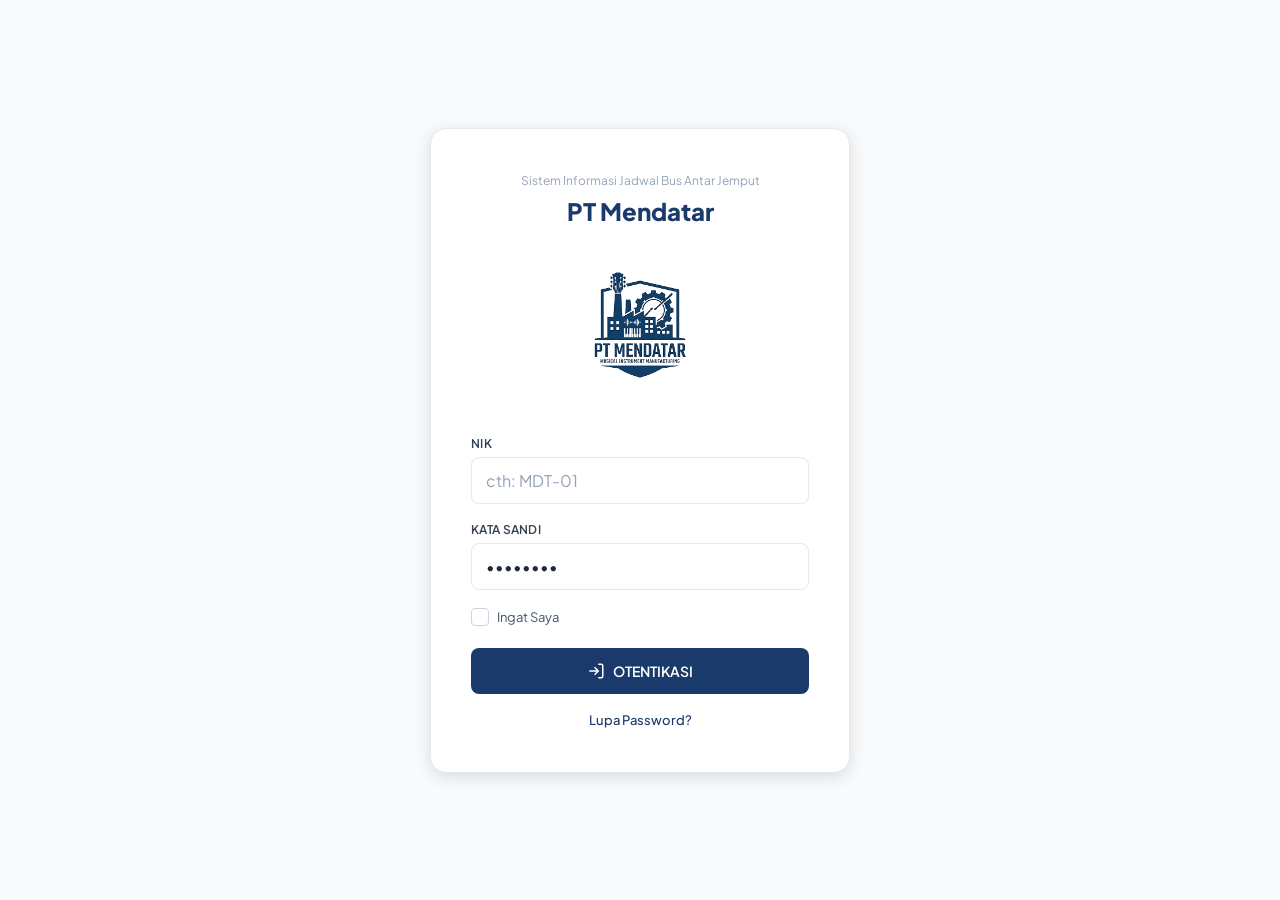
==== index.html @ 249cf936 "release" ====
<!DOCTYPE html>
<html lang="id">

<head>
  <meta charset="UTF-8">
  <meta name="viewport" content="width=device-width, initial-scale=1.0, maximum-scale=1.0, user-scalable=no">
  <title>Mendatar — Sistem Jadwal Bus</title>
  <meta name="description" content="Sistem Informasi Jadwal Bus Antar Jemput PT Mendatar">
  <link rel="stylesheet" href="style.css">
</head>

<body>

  <!-- ═══ PAGE: LOGIN (Screenshot 1) ═══ -->
  <div id="page-login" class="page-full active">
    <div class="login-page" style="flex:1">
      <div class="login-card">
        <div class="login-header">
          <div class="login-sys-label">Sistem Informasi Jadwal Bus Antar Jemput</div>
          <div class="login-brand">PT Mendatar</div>
          <div class="logo-emblem">
            <img src="src/asset/logo.png" alt="Logo PT Mendatar">
          </div>
        </div>
        <div class="form-group">
          <label class="form-label">NIK</label>
          <input type="text" class="form-input" placeholder="cth: MDT-01">
        </div>
        <div class="form-group">
          <label class="form-label">KATA SANDI</label>
          <input type="password" class="form-input" value="password">
        </div>
        <div class="remember-row" onclick="toggleRemember(this.querySelector('.remember-check'))">
          <div class="remember-check"></div>
          <span>Ingat Saya</span>
        </div>
        <button class="btn-primary" onclick="showPage('dashboard')">
          <svg width="18" height="18" viewBox="0 0 24 24" fill="none" stroke="currentColor" stroke-width="2">
            <path d="M15 3h4a2 2 0 0 1 2 2v14a2 2 0 0 1-2 2h-4M10 17l5-5-5-5M15 12H3" />
          </svg>
          OTENTIKASI
        </button>
        <a href="#" class="forgot-link" onclick="return false">Lupa Password?</a>
      </div>
    </div>
  </div>

  <!-- ═══ MAIN APP ═══ -->
  <div id="page-dashboard" class="page">
    <div class="app-shell">

      <!-- Sidebar -->
      <aside class="sidebar" id="sidebar">
        <div class="sidebar-logo">
          <div class="logo-badge">
            <div class="logo-icon">
              <img src="src/asset/logo.png" alt="Logo" style="width:64px;height:64px;object-fit:contain;">
            </div>
            <div>
              <div class="logo-text">Mendatar</div>
              <div class="logo-sub">Sistem Jadwal Bus</div>
            </div>
          </div>
        </div>
        <div class="sidebar-profile"
          style="border-top:none; border-bottom:1px solid var(--gray-200); padding: 20px; cursor: pointer;"
          onclick="switchTab('profile')">
          <div class="profile-avatar" style="width:44px; height:44px; font-size:15px;">GH</div>
          <div class="profile-info">
            <div class="profile-name" style="font-size:14px;">Gotoh Hitori</div>
            <div class="profile-nik" style="font-size:12px;">NIK: MDT-01</div>
          </div>
        </div>
        <nav class="sidebar-nav">
          <div class="nav-section-label">Menu Utama</div>
          <a class="nav-item active" onclick="switchTab('pusat')"><svg class="icon" viewBox="0 0 24 24" fill="none"
              stroke="currentColor" stroke-width="2">
              <path d="M3 9l9-7 9 7v11a2 2 0 0 1-2 2H5a2 2 0 0 1-2-2z" />
              <polyline points="9 22 9 12 15 12 15 22" />
            </svg>Pusat</a>

          <a class="nav-item" onclick="switchTab('rfid')"><svg class="icon" viewBox="0 0 24 24" fill="none"
              stroke="currentColor" stroke-width="2">
              <rect x="2" y="5" width="20" height="14" rx="3" />
              <line x1="2" y1="10" x2="22" y2="10" />
            </svg>RFID Check-in</a>
          <a class="nav-item" onclick="switchTab('tracking')"><svg class="icon" viewBox="0 0 24 24" fill="none"
              stroke="currentColor" stroke-width="2">
              <circle cx="12" cy="12" r="10" />
              <circle cx="12" cy="12" r="3" />
            </svg>Tracking Bus</a>
          <a class="nav-item" onclick="switchTab('summary')"><svg class="icon" viewBox="0 0 24 24" fill="none"
              stroke="currentColor" stroke-width="2">
              <polyline points="20 6 9 17 4 12" />
            </svg>Histori</a>
          <div class="nav-section-label" style="margin-top:8px">Akun</div>
          <a class="nav-item" onclick="showPage('login')"><svg class="icon" viewBox="0 0 24 24" fill="none"
              stroke="currentColor" stroke-width="2">
              <path d="M9 21H5a2 2 0 0 1-2-2V5a2 2 0 0 1 2-2h4M16 17l5-5-5-5M21 12H9" />
            </svg>Keluar</a>
        </nav>
      </aside>

      <main class="main">
        <!-- Topbar -->
        <div class="topbar">
          <div class="topbar-left">
            <button class="btn-icon hamburger" onclick="toggleSidebar()"><svg width="18" height="18" viewBox="0 0 24 24"
                fill="none" stroke="currentColor" stroke-width="2">
                <line x1="3" y1="6" x2="21" y2="6" />
                <line x1="3" y1="12" x2="21" y2="12" />
                <line x1="3" y1="18" x2="21" y2="18" />
              </svg></button>
            <div>
              <div class="topbar-title" id="topbar-title"
                style="font-size:18px; font-weight:800; color:var(--navy); letter-spacing:-0.5px;">Beranda — Pusat</div>
              <div class="topbar-subtitle" style="display:flex; align-items:center; gap:8px; margin-top:6px;">
                <span
                  style="background:var(--blue-soft); color:var(--blue); padding:3px 10px; border-radius:12px; font-weight:700; font-size:10px; text-transform:uppercase; letter-spacing:0.5px;">Jadwal
                  Normal</span>
                <div
                  style="display:flex; align-items:center; gap:5px; color:var(--gray-500); font-size:12px; font-weight:600;">
                  <svg width="14" height="14" viewBox="0 0 24 24" fill="none" stroke="currentColor" stroke-width="2.5">
                    <rect x="3" y="4" width="18" height="18" rx="2" ry="2" />
                    <line x1="16" y1="2" x2="16" y2="6" />
                    <line x1="8" y1="2" x2="8" y2="6" />
                    <line x1="3" y1="10" x2="21" y2="10" />
                  </svg>
                  <span id="topbar-date">Senin, 19 Mei 2026</span>
                </div>
              </div>
            </div>
          </div>
          <div class="topbar-actions" style="position:relative;">
            <button class="btn-icon" title="Notifikasi" onclick="toggleNotifications()" style="position:relative;">
              <svg width="18" height="18" viewBox="0 0 24 24" fill="none" stroke="currentColor" stroke-width="2">
                <path d="M18 8A6 6 0 0 0 6 8c0 7-3 9-3 9h18s-3-2-3-9M13.73 21a2 2 0 0 1-3.46 0" />
              </svg>
              <div
                style="position:absolute; top:4px; right:4px; width:8px; height:8px; background:#ef4444; border-radius:50%; border:2px solid var(--white);">
              </div>
            </button>

            <!-- Notification Panel -->
            <div id="notif-panel"
              style="display:none; position:absolute; top:48px; right:0; width:340px; background:var(--white); border:1px solid var(--gray-200); border-radius:12px; box-shadow:0 10px 25px rgba(0,0,0,0.1); z-index:100; overflow:hidden;">
              <div
                style="padding:16px; border-bottom:1px solid var(--gray-200); display:flex; justify-content:space-between; align-items:center; background:var(--gray-50);">
                <div style="font-weight:700; font-size:14px; color:var(--navy);">Notifikasi</div>
                <div style="font-size:12px; color:var(--blue); cursor:pointer; font-weight:600;"
                  onclick="this.style.display='none'; document.querySelector('.btn-icon > div').style.display='none';">
                  Tandai Dibaca</div>
              </div>
              <div style="max-height:360px; overflow-y:auto; display:flex; flex-direction:column;">
                <div
                  style="padding:16px; border-bottom:1px solid var(--gray-100); display:flex; gap:12px; cursor:pointer;"
                  onmouseover="this.style.background='var(--gray-50)'"
                  onmouseout="this.style.background='var(--white)'">
                  <div
                    style="width:36px; height:36px; border-radius:50%; background:var(--blue-soft); display:flex; align-items:center; justify-content:center; flex-shrink:0;">
                    <svg width="16" height="16" viewBox="0 0 24 24" fill="none" stroke="var(--blue)" stroke-width="2">
                      <circle cx="12" cy="12" r="10" />
                      <circle cx="12" cy="12" r="3" />
                    </svg>
                  </div>
                  <div>
                    <div style="font-size:13.5px; font-weight:700; color:var(--gray-800); margin-bottom:4px;">Bus Menuju
                      Titik Jemput</div>
                    <div style="font-size:12.5px; color:var(--gray-500); line-height:1.4;">Bus dari Johar (K 3550 KU)
                      sedang menuju ke lokasi Anda.</div>
                    <div style="font-size:11px; color:var(--blue); margin-top:6px; font-weight:700;">Baru saja</div>
                  </div>
                </div>
                <div
                  style="padding:16px; border-bottom:1px solid var(--gray-100); display:flex; gap:12px; cursor:pointer;"
                  onmouseover="this.style.background='var(--gray-50)'"
                  onmouseout="this.style.background='var(--white)'">
                  <div
                    style="width:36px; height:36px; border-radius:50%; background:var(--green-bg); display:flex; align-items:center; justify-content:center; flex-shrink:0;">
                    <svg width="18" height="18" viewBox="0 0 24 24" fill="none" stroke="#16a34a" stroke-width="2.5">
                      <polyline points="20 6 9 17 4 12" />
                    </svg>
                  </div>
                  <div>
                    <div style="font-size:13.5px; font-weight:600; color:var(--gray-800); margin-bottom:4px;">RFID
                      Check-in Berhasil</div>
                    <div style="font-size:12.5px; color:var(--gray-500); line-height:1.4;">Check-in shift 1 Anda pada
                      05:28 WIB berhasil dicatat sistem.</div>
                    <div style="font-size:11px; color:var(--gray-400); margin-top:6px;">2 jam yang lalu</div>
                  </div>
                </div>
                <div style="padding:16px; display:flex; gap:12px; cursor:pointer;"
                  onmouseover="this.style.background='var(--gray-50)'"
                  onmouseout="this.style.background='var(--white)'">
                  <div
                    style="width:36px; height:36px; border-radius:50%; background:#fef2f2; display:flex; align-items:center; justify-content:center; flex-shrink:0;">
                    <svg width="16" height="16" viewBox="0 0 24 24" fill="none" stroke="#ef4444" stroke-width="2">
                      <path
                        d="M10.29 3.86L1.82 18a2 2 0 0 0 1.71 3h16.94a2 2 0 0 0 1.71-3L13.71 3.86a2 2 0 0 0-3.42 0z" />
                      <line x1="12" y1="9" x2="12" y2="13" />
                      <line x1="12" y1="17" x2="12.01" y2="17" />
                    </svg>
                  </div>
                  <div>
                    <div style="font-size:13.5px; font-weight:600; color:var(--gray-800); margin-bottom:4px;">Peringatan
                      Jadwal Geser</div>
                    <div style="font-size:12.5px; color:var(--gray-500); line-height:1.4;">Shift 2 besok akan mundur 15
                      menit karena pengalihan rute.</div>
                    <div style="font-size:11px; color:var(--gray-400); margin-top:6px;">1 hari yang lalu</div>
                  </div>
                </div>
              </div>
            </div>
          </div>
        </div>

        <div class="content">

          <!-- ── TAB: PUSAT (Screenshot 2) ── -->
          <div id="tab-pusat" class="page active">
            <!-- Profile Card like mobile -->
            <div class="profile-card" style="cursor: pointer;" onclick="switchTab('profile')">
              <div class="profile-card-avatar">
                <div
                  style="width:48px;height:48px;border-radius:50%;background:var(--navy);display:flex;align-items:center;justify-content:center;color:#fff;font-weight:700;font-size:16px">
                  GH</div>
              </div>
              <div class="profile-card-info">
                <div class="profile-card-name">Gotoh Hitori</div>
                <div class="profile-card-nik">NIK: MDT-01</div>
              </div>
              <span class="rfid-badge on"><span class="rfid-dot"></span> RFID On</span>
            </div>

            <!-- Detail Shift Info -->
            <div class="shift-info-card"
              style="background:var(--white); border:1.5px solid var(--gray-200); border-radius:16px; padding:20px; color:var(--gray-800); margin-bottom:24px; box-shadow:0 12px 24px rgba(0,0,0,0.04); position:relative; overflow:hidden; max-width:420px;">

              <div
                style="display:flex; justify-content:space-between; align-items:flex-start; position:relative; z-index:2; margin-bottom:16px;">
                <div>
                  <div
                    style="font-size:13px; font-weight:600; color:var(--gray-500); text-transform:uppercase; letter-spacing:1.5px; margin-bottom:6px;">
                    Shift Anda Hari Ini</div>
                  <div
                    style="display:inline-flex; align-items:center; gap:14px; background:var(--green-bg); border:1px solid var(--green-ok); padding:10px 20px; border-radius:12px; box-shadow:0 4px 12px rgba(0,0,0,0.03);">
                    <div style="display:flex; flex-direction:column; line-height:1.2; text-align:left;">
                      <span style="font-size:14px; font-weight:700; color:var(--green-ok); letter-spacing:2px;">SHIFT</span>
                      <span style="font-size:14px; font-weight:700; color:var(--green-ok); letter-spacing:2px;">PAGI</span>
                    </div>
                    <div style="width:2px; height:36px; background:rgba(22,163,74,0.25); border-radius:2px;"></div>
                    <div
                      style="font-size:46px; font-weight:900; color:var(--green-ok); line-height:0.8; letter-spacing:-2px;">
                      1
                    </div>
                  </div>
                  <div
                    style="display:flex; align-items:center; gap:6px; margin-top:10px; font-size:13px; font-weight:500; color:var(--gray-600);">
                    <svg width="14" height="14" viewBox="0 0 24 24" fill="none" stroke="currentColor"
                      stroke-width="2.5">
                      <path d="M21 10c0 7-9 13-9 13s-9-6-9-13a9 9 0 0 1 18 0z" />
                      <circle cx="12" cy="10" r="3" />
                    </svg>
                    Titik Jemput: <span
                      style="color:var(--navy); font-weight:700; background:var(--blue-soft); padding:2px 8px; border-radius:6px; margin-left:2px;">Johar</span>
                  </div>
                </div>
                <div
                  style="width:40px; height:40px; border-radius:12px; background:var(--gray-100); display:flex; align-items:center; justify-content:center;">
                  <svg width="20" height="20" viewBox="0 0 24 24" fill="none" stroke="var(--navy)" stroke-width="2">
                    <circle cx="12" cy="12" r="10" />
                    <polyline points="12 6 12 12 16 14" />
                  </svg>
                </div>
              </div>

              <div
                style="padding-top:16px; position:relative; z-index:2; border-top:1px solid var(--gray-200); display:flex; flex-direction:column; gap:16px;">
                <div style="display:flex; justify-content:space-between; gap:12px;">
                  <div style="flex:1;">
                    <div
                      style="font-size:11px; font-weight:700; color:var(--gray-500); text-transform:uppercase; letter-spacing:0.5px; margin-bottom:4px;">
                      Berangkat</div>
                    <div id="info-berangkat-jam" style="font-size:16px; font-weight:800; color:var(--gray-800);">05:30 WIB</div>
                  </div>
                  <div style="flex:1;">
                    <div
                      style="font-size:11px; font-weight:700; color:var(--gray-500); text-transform:uppercase; letter-spacing:0.5px; margin-bottom:4px;">
                      Pulang</div>
                    <div id="info-pulang-jam" style="font-size:16px; font-weight:800; color:var(--gray-800);">16:15 WIB</div>
                  </div>
                </div>

                <button onclick="switchTab('jadwal')"
                  style="width:100%; background:var(--navy); color:#fff; border:none; padding:12px 16px; border-radius:8px; font-size:13px; font-weight:700; cursor:pointer; display:flex; align-items:center; justify-content:center; gap:8px; box-shadow:0 4px 12px rgba(26,58,107,0.3); transition:transform 0.2s, background-color 0.2s;"
                  onmouseover="this.style.transform='translateY(-2px)'; this.style.backgroundColor='var(--navy-dark)'"
                  onmouseout="this.style.transform='translateY(0)'; this.style.backgroundColor='var(--navy)'">
                  Lihat Rute <svg width="16" height="16" viewBox="0 0 24 24" fill="none" stroke="currentColor"
                    stroke-width="2.5">
                    <line x1="5" y1="12" x2="19" y2="12" />
                    <polyline points="12 5 19 12 12 19" />
                  </svg>
                </button>
              </div>
            </div>

            <div class="controls-wrapper">
              <div class="tab-group" id="schedule-tabs">
                <div class="tab-slider" id="tab-slider"></div>
                <button class="tab-btn active" onclick="toggleSchedule('normal', 0)">
                  <svg width="18" height="18" viewBox="0 0 24 24" fill="none" stroke="currentColor" stroke-width="2.5">
                    <circle cx="12" cy="12" r="5" />
                    <line x1="12" y1="1" x2="12" y2="3" />
                    <line x1="12" y1="21" x2="12" y2="23" />
                    <line x1="4.22" y1="4.22" x2="5.64" y2="5.64" />
                    <line x1="18.36" y1="18.36" x2="19.78" y2="19.78" />
                    <line x1="1" y1="12" x2="3" y2="12" />
                    <line x1="21" y1="12" x2="23" y2="12" />
                    <line x1="4.22" y1="19.78" x2="5.64" y2="18.36" />
                    <line x1="18.36" y1="5.64" x2="19.78" y2="4.22" />
                  </svg>
                  Jadwal Normal
                </button>
                <button class="tab-btn" onclick="toggleSchedule('ramadhan', 1)">
                  <svg width="18" height="18" viewBox="0 0 24 24" fill="none" stroke="currentColor" stroke-width="2.5">
                    <path d="M21 12.79A9 9 0 1 1 11.21 3 7 7 0 0 0 21 12.79z" />
                  </svg>
                  Jadwal Ramadhan
                </button>
              </div>

              <div class="shift-row">
                <div class="shift-card active" onclick="selectShift(this)">
                  <div class="shift-number">Shift 1</div>
                  <div class="shift-time">05:00 - 16:00</div>
                </div>
                <div class="shift-card" onclick="selectShift(this)">
                  <div class="shift-number">Shift 2</div>
                  <div class="shift-time">14:00 - 01:00</div>
                </div>
                <div class="shift-card" onclick="selectShift(this)">
                  <div class="shift-number">Shift 3</div>
                  <div class="shift-time">23:00 - 08:00</div>
                </div>
              </div>
            </div>

            <div class="search-wrap">
              <div class="search-icon"><svg width="16" height="16" viewBox="0 0 24 24" fill="none" stroke="currentColor"
                  stroke-width="2">
                  <circle cx="11" cy="11" r="8" />
                  <line x1="21" y1="21" x2="16.65" y2="16.65" />
                </svg></div>
              <input type="text" class="search-input" placeholder="Cari titik jemput...">
            </div>

            <div class="route-list">
              <div class="route-card" onclick="toggleRouteDetail(this,'Johar')"
                style="flex-direction:column; align-items:stretch;">
                <div class="route-header" style="display:flex; align-items:center; gap:16px; width:100%;">
                  <div class="route-icon-wrap"><svg width="20" height="20" viewBox="0 0 24 24" fill="none"
                      stroke="#1a3a6b" stroke-width="2">
                      <rect x="2" y="7" width="20" height="10" rx="3" />
                      <path d="M7 17v2M17 17v2" />
                      <circle cx="7" cy="14" r="1" fill="#1a3a6b" />
                      <circle cx="17" cy="14" r="1" fill="#1a3a6b" />
                    </svg></div>
                  <div class="route-info" style="flex:1;">
                    <div class="route-name">Titik Jemput: Johar</div>
                    <div class="route-meta" style="margin-top:4px; font-weight:500;">Berangkat: 05:30 WIB &nbsp;·&nbsp;
                      Pulang: 16:15 WIB</div>
                  </div>
                  <div class="route-chevron"><svg width="16" height="16" viewBox="0 0 24 24" fill="none"
                      stroke="currentColor" stroke-width="2">
                      <polyline points="9 18 15 12 9 6" />
                    </svg></div>
                </div>
                <div class="route-detail">
                  <div style="font-size:13px; font-weight:700; color:var(--navy); margin-bottom:12px;">Timeline
                    Perjalanan (PP)</div>
                  <div style="display:flex; gap:12px; margin-bottom:16px;">
                    <div style="width:2px; background:var(--blue-soft); position:relative; margin-left:4px;">
                      <div
                        style="position:absolute; top:0; left:-3px; width:8px; height:8px; border-radius:50%; background:var(--blue);">
                      </div>
                      <div
                        style="position:absolute; bottom:0; left:-3px; width:8px; height:8px; border-radius:50%; background:var(--navy);">
                      </div>
                    </div>
                    <div>
                      <div style="margin-bottom:12px;">
                        <div style="font-size:12px; font-weight:700;">05:30 WIB</div>
                        <div style="font-size:12px; color:var(--gray-500);">Penjemputan di Johar</div>
                      </div>
                      <div>
                        <div style="font-size:12px; font-weight:700;">06:15 WIB</div>
                        <div style="font-size:12px; color:var(--gray-500);">Tiba di PT Mendatar (KIIC)</div>
                      </div>
                    </div>
                  </div>
                  <div style="display:flex; gap:12px;">
                    <div style="width:2px; background:#dcfce7; position:relative; margin-left:4px;">
                      <div
                        style="position:absolute; top:0; left:-3px; width:8px; height:8px; border-radius:50%; background:#16a34a;">
                      </div>
                      <div
                        style="position:absolute; bottom:0; left:-3px; width:8px; height:8px; border-radius:50%; background:#166534;">
                      </div>
                    </div>
                    <div>
                      <div style="margin-bottom:12px;">
                        <div style="font-size:12px; font-weight:700;">16:15 WIB</div>
                        <div style="font-size:12px; color:var(--gray-500);">Penjemputan di PT Mendatar (KIIC)</div>
                      </div>
                      <div>
                        <div style="font-size:12px; font-weight:700;">17:00 WIB</div>
                        <div style="font-size:12px; color:var(--gray-500);">Tiba di Johar</div>
                      </div>
                    </div>
                  </div>
                </div>
              </div>

              <div class="route-card" onclick="toggleRouteDetail(this,'Lamaran')"
                style="flex-direction:column; align-items:stretch;">
                <div class="route-header" style="display:flex; align-items:center; gap:16px; width:100%;">
                  <div class="route-icon-wrap"><svg width="20" height="20" viewBox="0 0 24 24" fill="none"
                      stroke="#1a3a6b" stroke-width="2">
                      <rect x="2" y="7" width="20" height="10" rx="3" />
                      <path d="M7 17v2M17 17v2" />
                      <circle cx="7" cy="14" r="1" fill="#1a3a6b" />
                      <circle cx="17" cy="14" r="1" fill="#1a3a6b" />
                    </svg></div>
                  <div class="route-info" style="flex:1;">
                    <div class="route-name">Titik Jemput: Lamaran</div>
                    <div class="route-meta" style="margin-top:4px; font-weight:500;">Berangkat: 05:45 WIB &nbsp;·&nbsp;
                      Pulang: 16:30 WIB</div>
                  </div>
                  <div class="route-chevron"><svg width="16" height="16" viewBox="0 0 24 24" fill="none"
                      stroke="currentColor" stroke-width="2">
                      <polyline points="9 18 15 12 9 6" />
                    </svg></div>
                </div>
                <div class="route-detail">
                  <div style="font-size:13px; font-weight:700; color:var(--navy); margin-bottom:12px;">Timeline
                    Perjalanan (PP)</div>
                  <div style="display:flex; gap:12px; margin-bottom:16px;">
                    <div style="width:2px; background:var(--blue-soft); position:relative; margin-left:4px;">
                      <div
                        style="position:absolute; top:0; left:-3px; width:8px; height:8px; border-radius:50%; background:var(--blue);">
                      </div>
                      <div
                        style="position:absolute; bottom:0; left:-3px; width:8px; height:8px; border-radius:50%; background:var(--navy);">
                      </div>
                    </div>
                    <div>
                      <div style="margin-bottom:12px;">
                        <div style="font-size:12px; font-weight:700;">05:45 WIB</div>
                        <div style="font-size:12px; color:var(--gray-500);">Penjemputan di Lamaran</div>
                      </div>
                      <div>
                        <div style="font-size:12px; font-weight:700;">06:15 WIB</div>
                        <div style="font-size:12px; color:var(--gray-500);">Tiba di PT Mendatar (KIIC)</div>
                      </div>
                    </div>
                  </div>
                  <div style="display:flex; gap:12px;">
                    <div style="width:2px; background:#dcfce7; position:relative; margin-left:4px;">
                      <div
                        style="position:absolute; top:0; left:-3px; width:8px; height:8px; border-radius:50%; background:#16a34a;">
                      </div>
                      <div
                        style="position:absolute; bottom:0; left:-3px; width:8px; height:8px; border-radius:50%; background:#166534;">
                      </div>
                    </div>
                    <div>
                      <div style="margin-bottom:12px;">
                        <div style="font-size:12px; font-weight:700;">16:30 WIB</div>
                        <div style="font-size:12px; color:var(--gray-500);">Penjemputan di PT Mendatar (KIIC)</div>
                      </div>
                      <div>
                        <div style="font-size:12px; font-weight:700;">17:15 WIB</div>
                        <div style="font-size:12px; color:var(--gray-500);">Tiba di Lamaran</div>
                      </div>
                    </div>
                  </div>
                </div>
              </div>

              <div class="route-card" onclick="toggleRouteDetail(this,'ByPass')"
                style="flex-direction:column; align-items:stretch;">
                <div class="route-header" style="display:flex; align-items:center; gap:16px; width:100%;">
                  <div class="route-icon-wrap"><svg width="20" height="20" viewBox="0 0 24 24" fill="none"
                      stroke="#1a3a6b" stroke-width="2">
                      <rect x="2" y="7" width="20" height="10" rx="3" />
                      <path d="M7 17v2M17 17v2" />
                      <circle cx="7" cy="14" r="1" fill="#1a3a6b" />
                      <circle cx="17" cy="14" r="1" fill="#1a3a6b" />
                    </svg></div>
                  <div class="route-info" style="flex:1;">
                    <div class="route-name">Titik Jemput: ByPass</div>
                    <div class="route-meta" style="margin-top:4px; font-weight:500;">Berangkat: 05:50 WIB &nbsp;·&nbsp;
                      Pulang: 16:35 WIB</div>
                  </div>
                  <div class="route-chevron"><svg width="16" height="16" viewBox="0 0 24 24" fill="none"
                      stroke="currentColor" stroke-width="2">
                      <polyline points="9 18 15 12 9 6" />
                    </svg></div>
                </div>
                <div class="route-detail">
                  <div style="font-size:13px; font-weight:700; color:var(--navy); margin-bottom:12px;">Timeline
                    Perjalanan (PP)</div>
                  <div style="display:flex; gap:12px; margin-bottom:16px;">
                    <div style="width:2px; background:var(--blue-soft); position:relative; margin-left:4px;">
                      <div
                        style="position:absolute; top:0; left:-3px; width:8px; height:8px; border-radius:50%; background:var(--blue);">
                      </div>
                      <div
                        style="position:absolute; bottom:0; left:-3px; width:8px; height:8px; border-radius:50%; background:var(--navy);">
                      </div>
                    </div>
                    <div>
                      <div style="margin-bottom:12px;">
                        <div style="font-size:12px; font-weight:700;">05:50 WIB</div>
                        <div style="font-size:12px; color:var(--gray-500);">Penjemputan di ByPass</div>
                      </div>
                      <div>
                        <div style="font-size:12px; font-weight:700;">06:15 WIB</div>
                        <div style="font-size:12px; color:var(--gray-500);">Tiba di PT Mendatar (KIIC)</div>
                      </div>
                    </div>
                  </div>
                  <div style="display:flex; gap:12px;">
                    <div style="width:2px; background:#dcfce7; position:relative; margin-left:4px;">
                      <div
                        style="position:absolute; top:0; left:-3px; width:8px; height:8px; border-radius:50%; background:#16a34a;">
                      </div>
                      <div
                        style="position:absolute; bottom:0; left:-3px; width:8px; height:8px; border-radius:50%; background:#166534;">
                      </div>
                    </div>
                    <div>
                      <div style="margin-bottom:12px;">
                        <div style="font-size:12px; font-weight:700;">16:35 WIB</div>
                        <div style="font-size:12px; color:var(--gray-500);">Penjemputan di PT Mendatar (KIIC)</div>
                      </div>
                      <div>
                        <div style="font-size:12px; font-weight:700;">17:00 WIB</div>
                        <div style="font-size:12px; color:var(--gray-500);">Tiba di ByPass</div>
                      </div>
                    </div>
                  </div>
                </div>
              </div>
            </div>
          </div>

          <!-- ── TAB: JADWAL DETAIL (Screenshot 3) ── -->
          <div id="tab-jadwal" class="page">
            <button class="btn-secondary" style="margin-bottom: 24px; width: fit-content; padding: 10px 16px"
              onclick="switchTab('pusat')">
              <svg width="18" height="18" viewBox="0 0 24 24" fill="none" stroke="currentColor" stroke-width="2">
                <line x1="19" y1="12" x2="5" y2="12" />
                <polyline points="12 19 5 12 12 5" />
              </svg>
              Kembali
            </button>
            <div class="detail-panel">
              <div class="map-placeholder">
                <div class="map-grid"></div>
                <div class="map-road-h" style="top:40%;left:0;right:0"></div>
                <div class="map-road-h" style="top:65%;left:0;right:0;opacity:.6"></div>
                <div class="map-road-v" style="left:30%;top:0;bottom:0"></div>
                <div class="map-road-v" style="left:60%;top:0;bottom:0;opacity:.6"></div>
                <div class="map-pin">
                  <div class="map-pin-label">Johar</div>
                  <div class="map-pin-dot"></div>
                </div>
              </div>
              <div class="detail-body">
                <div class="detail-header">
                  <div class="shift-badge">
                    <div
                      style="font-size:10px; color:rgba(255,255,255,.7); text-transform:uppercase; letter-spacing:1px; margin-bottom:2px;">
                      Shift</div>
                    <div class="shift-badge-num">1</div>
                    <div class="shift-badge-time">05:00 - 16:00</div>
                  </div>
                  <div>
                    <div class="detail-route-name">Johar</div>
                    <div class="detail-address">Jl. Wirasaba, Karawang Timur,<br>Jawa Barat 41371</div>
                  </div>
                </div>
                <button class="btn-primary" onclick="switchTab('rfid')">
                  <svg width="16" height="16" viewBox="0 0 24 24" fill="none" stroke="currentColor" stroke-width="2">
                    <circle cx="12" cy="12" r="10" />
                    <path d="M12 8v4M12 16h.01" />
                  </svg>
                  Sudah di Lokasi
                </button>
                <div class="info-box">
                  <div class="info-box-label"><svg width="14" height="14" viewBox="0 0 24 24" fill="none"
                      stroke="currentColor" stroke-width="2">
                      <circle cx="12" cy="12" r="10" />
                      <path d="M12 16v-4M12 8h.01" />
                    </svg>PATOKAN</div>
                  <div class="info-box-text">Di depan Toko Fitri Karung, samping gerbang. Pastikan menunggu di area
                    berkanopi.</div>
                </div>
                <div class="timeline-title">RUTE PERJALANAN</div>
                <div class="timeline">
                  <div class="timeline-item">
                    <div class="timeline-left">
                      <div class="tl-dot active"></div>
                      <div class="tl-line"></div>
                    </div>
                    <div class="tl-content">
                      <div class="tl-time">Titik Jemput (06:00)</div>
                      <div class="tl-name">Johar</div>
                    </div>
                  </div>
                  <div class="timeline-item">
                    <div class="timeline-left">
                      <div class="tl-dot"></div>
                      <div class="tl-line"></div>
                    </div>
                    <div class="tl-content">
                      <div class="tl-time">Pemberhentian 2 (06:12)</div>
                      <div class="tl-name">Galuh Mas</div>
                    </div>
                  </div>
                  <div class="timeline-item">
                    <div class="timeline-left">
                      <div class="tl-dot"></div>
                      <div class="tl-line"></div>
                    </div>
                    <div class="tl-content">
                      <div class="tl-time">Pemberhentian 3 (10:45)</div>
                      <div class="tl-name">Pasar Johar</div>
                    </div>
                  </div>
                  <div class="timeline-item">
                    <div class="timeline-left">
                      <div class="tl-dot"></div>
                    </div>
                    <div class="tl-content">
                      <div class="tl-time">Tujuan Akhir (11:10)</div>
                      <div class="tl-name">PT Mendatar (KIIC)</div>
                    </div>
                  </div>
                </div>
              </div>
            </div>
          </div>

          <!-- ── TAB: RFID WAIT/OK (Screenshot 4 & 5) ── -->
          <div id="tab-rfid" class="page">
            <button class="btn-secondary" style="margin-bottom: 24px; width: fit-content; padding: 10px 16px"
              onclick="switchTab('pusat')">
              <svg width="18" height="18" viewBox="0 0 24 24" fill="none" stroke="currentColor" stroke-width="2">
                <line x1="19" y1="12" x2="5" y2="12" />
                <polyline points="12 19 5 12 12 5" />
              </svg>
              Kembali
            </button>
            <div class="rfid-page">
              <span class="rfid-badge wait" id="rfid-status-badge"><span class="rfid-dot"></span> RFID Wait</span>
              <div class="spacer"></div>
              <div class="rfid-status-circle wait" id="rfid-circle"><svg width="48" height="48" viewBox="0 0 24 24"
                  fill="none" stroke="#94a3b8" stroke-width="1.5">
                  <circle cx="12" cy="12" r="10" />
                  <polyline points="12 6 12 12 16 14" />
                </svg></div>
              <div class="rfid-heading" id="rfid-heading">Menunggu...</div>
              <div class="rfid-sub" id="rfid-subtext">Tap RFID di Bus</div>
              <div class="rfid-detail-list">
                <div class="rfid-detail-row">
                  <div class="rfid-detail-left"><svg width="16" height="16" viewBox="0 0 24 24" fill="none"
                      stroke="currentColor" stroke-width="2">
                      <path d="M17 21v-2a4 4 0 0 0-4-4H5a4 4 0 0 0-4 4v2" />
                      <circle cx="9" cy="7" r="4" />
                    </svg>NIK</div>
                  <div class="rfid-detail-value empty" id="rfid-nik">-</div>
                </div>
                <div class="rfid-detail-row">
                  <div class="rfid-detail-left"><svg width="16" height="16" viewBox="0 0 24 24" fill="none"
                      stroke="currentColor" stroke-width="2">
                      <circle cx="12" cy="12" r="10" />
                      <polyline points="12 6 12 12 16 14" />
                    </svg>Waktu Deteksi RFID</div>
                  <div class="rfid-detail-value empty" id="rfid-time">-</div>
                </div>
                <div class="rfid-detail-row">
                  <div class="rfid-detail-left"><svg width="16" height="16" viewBox="0 0 24 24" fill="none"
                      stroke="currentColor" stroke-width="2">
                      <polyline points="22 12 18 12 15 21 9 3 6 12 2 12" />
                    </svg>Rute Operasional</div>
                  <div class="rfid-detail-value empty" id="rfid-rute">-</div>
                </div>
              </div>
              <div class="spacer"></div>
              <button class="btn-primary" style="max-width:340px" onclick="simulateRFID()">Simulasi Tap RFID</button>
              <div style="height:12px"></div>
              <button class="btn-secondary" style="max-width:340px" onclick="switchTab('tracking')">Lihat Tracking Bus
                →</button>
            </div>
          </div>

          <!-- ── TAB: TRACKING (Screenshot 6) ── -->
          <div id="tab-tracking" class="page">
            <button class="btn-secondary" style="margin-bottom: 24px; width: fit-content; padding: 10px 16px"
              onclick="switchTab('pusat')">
              <svg width="18" height="18" viewBox="0 0 24 24" fill="none" stroke="currentColor" stroke-width="2">
                <line x1="19" y1="12" x2="5" y2="12" />
                <polyline points="12 19 5 12 12 5" />
              </svg>
              Kembali
            </button>
            <div class="detail-panel">
              <div class="tracking-map">
                <div class="map-grid"></div>
                <div class="map-road-h" style="top:45%;left:0;right:0"></div>
                <div class="map-road-h" style="top:70%;left:0;right:0;opacity:.6"></div>
                <div class="map-road-v" style="left:25%;top:0;bottom:0"></div>
                <div class="map-road-v" style="left:65%;top:0;bottom:0;opacity:.6"></div>
                <!-- Bus marker -->
                <div style="position:absolute;top:38%;left:22%;transform:translate(-50%,-50%)">
                  <div
                    style="background:var(--navy);width:36px;height:36px;border-radius:50%;display:flex;align-items:center;justify-content:center;border:2.5px solid #fff;box-shadow:0 2px 8px rgba(0,0,0,.3)">
                    <svg width="16" height="16" viewBox="0 0 24 24" fill="none" stroke="white" stroke-width="2">
                      <rect x="2" y="7" width="20" height="10" rx="3" />
                    </svg>
                  </div>
                </div>
                <!-- Destination marker -->
                <div style="position:absolute;top:35%;left:65%;transform:translate(-50%,-50%)">
                  <div
                    style="background:var(--blue-bright);width:30px;height:30px;border-radius:50%;display:flex;align-items:center;justify-content:center;border:2.5px solid #fff;box-shadow:0 2px 8px rgba(0,0,0,.3)">
                    <svg width="14" height="14" viewBox="0 0 24 24" fill="none" stroke="white" stroke-width="2">
                      <path d="M21 10c0 7-9 13-9 13s-9-6-9-13a9 9 0 0 1 18 0z" />
                    </svg>
                  </div>
                </div>
              </div>
              <div class="eta-banner">
                <div><span class="eta-number">8</span> <span class="eta-unit">Mnt</span></div>
                <div class="eta-time">ETA: 05:45 WIB</div>
              </div>
              <div class="tracking-card">
                <div class="plate-row">
                  <div class="plate-label">Nomor Plat</div>
                  <div class="plate-number">K 3550 KU</div>
                </div>
                <div class="driver-row">
                  <div class="driver-avatar">RY</div>
                  <div>
                    <div class="driver-label">Driver</div>
                    <div class="driver-name">Ryo Yamada</div>
                  </div>
                </div>
                <div class="spacer"></div>
                <div class="timeline-title">RUTE PERJALANAN</div>
                <div class="timeline">
                  <div class="timeline-item">
                    <div class="timeline-left">
                      <div class="tl-dot active"></div>
                      <div class="tl-line"></div>
                    </div>
                    <div class="tl-content">
                      <div class="tl-time">Titik Jemput (06:00)</div>
                      <div class="tl-name">Johar</div>
                    </div>
                  </div>
                  <div class="timeline-item">
                    <div class="timeline-left">
                      <div class="tl-dot done"></div>
                      <div class="tl-line"></div>
                    </div>
                    <div class="tl-content">
                      <div class="tl-time">Pemberhentian 2 (06:12)</div>
                      <div class="tl-name">Galuh Mas</div>
                    </div>
                  </div>
                  <div class="timeline-item">
                    <div class="timeline-left">
                      <div class="tl-dot"></div>
                      <div class="tl-line"></div>
                    </div>
                    <div class="tl-content">
                      <div class="tl-time">Pemberhentian 3 (10:45)</div>
                      <div class="tl-name">Pasar Johar</div>
                    </div>
                  </div>
                  <div class="timeline-item">
                    <div class="timeline-left">
                      <div class="tl-dot"></div>
                    </div>
                    <div class="tl-content">
                      <div class="tl-time">Tujuan Akhir (11:10)</div>
                      <div class="tl-name">Mendatar (KIIC)</div>
                    </div>
                  </div>
                </div>
                <div class="spacer"></div>
                <button class="btn-primary" onclick="switchTab('summary')">Lihat Ringkasan Perjalanan</button>
              </div>
            </div>
          </div>

          <!-- ── TAB: HISTORI PERJALANAN ── -->
          <div id="tab-summary" class="page">
            <button class="btn-secondary" style="margin-bottom: 24px; width: fit-content; padding: 10px 16px"
              onclick="switchTab('pusat')">
              <svg width="18" height="18" viewBox="0 0 24 24" fill="none" stroke="currentColor" stroke-width="2">
                <line x1="19" y1="12" x2="5" y2="12" />
                <polyline points="12 19 5 12 12 5" />
              </svg>
              Kembali
            </button>
            <div class="section-label">Histori Perjalanan</div>
            <div class="detail-panel" style="padding: 24px;">
              <div class="history-list" id="history-list-container"></div>
            </div>
          </div>

          <!-- ── TAB: PROFIL KARYAWAN ── -->
          <div id="tab-profile" class="page">
            <button class="btn-secondary" style="margin-bottom: 24px; width: fit-content; padding: 10px 16px"
              onclick="switchTab('pusat')">
              <svg width="18" height="18" viewBox="0 0 24 24" fill="none" stroke="currentColor" stroke-width="2">
                <line x1="19" y1="12" x2="5" y2="12" />
                <polyline points="12 19 5 12 12 5" />
              </svg>
              Kembali
            </button>
            <div class="section-label">Profil Karyawan</div>

            <div class="detail-panel" style="margin-top:20px; padding:32px 24px; text-align:center;">
              <div
                style="width:100px;height:100px;border-radius:50%;background:var(--navy);color:#fff;display:flex;align-items:center;justify-content:center;font-size:36px;font-weight:700;margin:0 auto 20px;">
                GH</div>
              <div style="font-size:24px;font-weight:800;color:var(--navy);margin-bottom:4px;">Gotoh Hitori</div>
              <div style="font-size:14px;color:var(--gray-500);margin-bottom:24px;">NIK: MDT-01</div>

              <div
                style="text-align:left; background:var(--gray-50); border:1px solid var(--gray-200); border-radius:var(--radius); padding:20px; margin-bottom:24px;">
                <div
                  style="display:flex; justify-content:space-between; margin-bottom:16px; padding-bottom:16px; border-bottom:1px solid var(--gray-200);">
                  <span
                    style="font-size:13px; color:var(--gray-500); font-weight:600; text-transform:uppercase;">Departemen</span>
                  <span style="font-size:14px; color:var(--gray-800); font-weight:600;">Produksi & Perakitan</span>
                </div>
                <div
                  style="display:flex; justify-content:space-between; margin-bottom:16px; padding-bottom:16px; border-bottom:1px solid var(--gray-200);">
                  <span style="font-size:13px; color:var(--gray-500); font-weight:600; text-transform:uppercase;">Status
                    RFID</span>
                  <span style="font-size:14px; color:var(--green-ok); font-weight:700;">Aktif Terdaftar</span>
                </div>
                <div
                  style="display:flex; justify-content:space-between; margin-bottom:16px; padding-bottom:16px; border-bottom:1px solid var(--gray-200);">
                  <span style="font-size:13px; color:var(--gray-500); font-weight:600; text-transform:uppercase;">Alamat
                    Jemput Utama</span>
                  <span style="font-size:14px; color:var(--gray-800); font-weight:600;">Johar, Karawang</span>
                </div>
                <div style="display:flex; justify-content:space-between;">
                  <span style="font-size:13px; color:var(--gray-500); font-weight:600; text-transform:uppercase;">Shift
                    Default</span>
                  <span style="font-size:14px; color:var(--gray-800); font-weight:600;">Shift 1 (05:00)</span>
                </div>
              </div>


            </div>
          </div>

        </div><!-- /content -->
      </main>
    </div>
  </div><!-- /page-dashboard -->



  <script src="script.js"></script>
</body>

</html>
---- style.css ----
@import url('https://fonts.googleapis.com/css2?family=Plus+Jakarta+Sans:wght@400;500;600;700;800&display=swap');

:root {
  --navy: #1a3a6b;
  --navy-dark: #122a52;
  --navy-mid: #1e4a8a;
  --blue-bright: #2563eb;
  --blue-soft: #e8f0fe;
  --green-ok: #16a34a;
  --green-bg: #dcfce7;
  --gray-50: #f8fafc;
  --gray-100: #f1f5f9;
  --gray-200: #e2e8f0;
  --gray-300: #cbd5e1;
  --gray-400: #94a3b8;
  --gray-500: #64748b;
  --gray-600: #475569;
  --gray-700: #334155;
  --gray-800: #1e293b;
  --white: #fff;
  --radius: 12px;
  --radius-sm: 8px;
  --shadow: 0 1px 3px rgba(0,0,0,.08),0 4px 12px rgba(0,0,0,.06);
  --shadow-md: 0 4px 16px rgba(0,0,0,.12);
  --font: 'Plus Jakarta Sans',sans-serif;
}
*{box-sizing:border-box;margin:0;padding:0;-webkit-tap-highlight-color:transparent}
html{scroll-behavior:smooth;touch-action:manipulation}
body{font-family:var(--font);background:var(--gray-50);color:var(--gray-800);min-height:100vh;-webkit-overflow-scrolling:touch}

/* === LAYOUT === */
.app-shell{display:flex;min-height:100vh}
.sidebar{width:250px;background:var(--white);border-right:1px solid var(--gray-200);display:flex;flex-direction:column;position:fixed;top:0;left:0;bottom:0;z-index:100}
.sidebar-logo{padding:24px 20px 20px;border-bottom:1px solid var(--gray-200)}
.logo-badge{display:inline-flex;align-items:center;gap:10px}
.logo-icon{width:40px;height:40px;background:transparent;border-radius:10px;display:flex;align-items:center;justify-content:center}
.logo-icon svg{width:22px;height:22px}
.logo-text{font-size:20px;font-weight:800;color:var(--navy)}
.logo-sub{font-size:11px;color:var(--gray-400);margin-top:1px}

.sidebar-nav{padding:12px;flex:1;overflow-y:auto}
.nav-section-label{font-size:10px;font-weight:600;color:var(--gray-400);text-transform:uppercase;letter-spacing:.8px;padding:12px 8px 6px}
.nav-item{display:flex;align-items:center;gap:10px;padding:10px 12px;border-radius:var(--radius-sm);font-size:13.5px;font-weight:500;color:var(--gray-600);cursor:pointer;text-decoration:none;transition:background-color .15s ease, color .15s ease;margin-bottom:2px;user-select:none;touch-action:manipulation}
.nav-item:hover{background:var(--gray-100);color:var(--navy)}
.nav-item.active{background:var(--blue-soft);color:var(--navy);font-weight:600}
.nav-item .icon{width:18px;height:18px;opacity:.7;flex-shrink:0}
.nav-item.active .icon{opacity:1}

.sidebar-profile{padding:16px;border-top:1px solid var(--gray-200);display:flex;align-items:center;gap:10px}
.profile-avatar{width:38px;height:38px;border-radius:50%;background:var(--navy);color:#fff;display:flex;align-items:center;justify-content:center;font-size:13px;font-weight:700;flex-shrink:0;overflow:hidden}
.profile-avatar img{width:100%;height:100%;object-fit:cover}
.profile-info{flex:1;min-width:0}
.profile-name{font-size:13px;font-weight:600;color:var(--gray-800);white-space:nowrap;overflow:hidden;text-overflow:ellipsis}
.profile-nik{font-size:11px;color:var(--gray-400)}

/* === MAIN === */
.main{margin-left:250px;flex:1;display:flex;flex-direction:column;min-height:100vh}
.topbar{background:var(--white);border-bottom:1px solid var(--gray-200);padding:0 32px;height:60px;display:flex;align-items:center;justify-content:space-between;position:sticky;top:0;z-index:50}
.topbar-left{display:flex;align-items:center;gap:12px}
.topbar-title{font-size:15px;font-weight:600;color:var(--gray-800)}
.topbar-subtitle{font-size:12px;color:var(--gray-400);margin-top:1px}
.topbar-actions{display:flex;align-items:center;gap:12px}
.hamburger{display:none}

.btn-icon{width:42px;height:42px;border-radius:10px;border:none;background:transparent;color:var(--gray-600);display:flex;align-items:center;justify-content:center;cursor:pointer;transition:background-color .2s ease, transform .2s ease;touch-action:manipulation;-webkit-tap-highlight-color:transparent}
.btn-icon:hover{background:var(--gray-100);color:var(--navy);transform:translateY(-1px)}
.btn-icon svg{width:22px;height:22px}

.rfid-badge{display:inline-flex;align-items:center;gap:6px;padding:5px 12px;border-radius:20px;font-size:12px;font-weight:600}
.rfid-badge.on{background:var(--green-bg);color:var(--green-ok)}
.rfid-badge.wait{background:var(--gray-100);color:var(--gray-600)}
.rfid-dot{width:7px;height:7px;border-radius:50%}
.rfid-badge.on .rfid-dot{background:var(--green-ok)}
.rfid-badge.wait .rfid-dot{background:var(--gray-400)}

.content{padding:28px 32px;flex:1}

/* === PROFILE CARD (web version of mobile header) === */
.profile-card{background:var(--white);border:1px solid var(--gray-200);border-radius:var(--radius);padding:16px 20px;display:flex;align-items:center;gap:14px;margin-bottom:24px}
.profile-card-avatar{width:48px;height:48px;border-radius:50%;overflow:hidden;flex-shrink:0;background:var(--gray-200)}
.profile-card-avatar img{width:100%;height:100%;object-fit:cover}
.profile-card-info{flex:1}
.profile-card-name{font-size:16px;font-weight:700;color:var(--gray-800)}
.profile-card-nik{font-size:12px;color:var(--gray-400)}

.controls-wrapper{background:rgba(26,58,107,0.04);border:1px solid rgba(26,58,107,0.08);border-radius:16px;padding:6px;margin-bottom:28px}
/* === TABS === */
.tab-group{position:relative;display:flex;background:transparent;border:none;border-radius:12px;padding:0;width:100%;margin-bottom:6px}
.tab-slider{position:absolute;top:0;bottom:0;left:0;width:50%;background:rgba(71,85,105,0.12);border-radius:10px;transition:transform .25s ease-out;box-shadow:none;will-change:transform}
.tab-btn{flex:1;display:flex;align-items:center;justify-content:center;gap:8px;padding:12px 16px;border-radius:8px;font-size:13.5px;font-weight:600;color:var(--gray-500);cursor:pointer;transition:color .25s ease-out;border:none;background:transparent;font-family:var(--font);position:relative;z-index:2;user-select:none;touch-action:manipulation}
.tab-btn:hover{color:var(--navy)}
.tab-btn.active{color:var(--gray-800);}

/* === SHIFT === */
.section-label{font-size:11px;font-weight:600;color:var(--gray-400);text-transform:uppercase;letter-spacing:.8px;margin-bottom:10px;text-align:center}
.shift-row{display:grid;grid-template-columns:repeat(3,1fr);gap:6px;margin-bottom:0}
.shift-card{background:transparent;border:none;border-radius:10px;padding:16px;cursor:pointer;transition:all .2s ease-out;text-align:center;will-change:transform;user-select:none;touch-action:manipulation}
.shift-card:hover .shift-number, .shift-card:hover .shift-time{color:var(--navy)}
.shift-card.active{background:rgba(71,85,105,0.12);border:none;box-shadow:none}
.shift-number{font-size:20px;font-weight:700;color:var(--gray-800);line-height:1;transition:color .2s ease-out}
.shift-card.active .shift-number{color:var(--gray-800)}
.shift-time{font-size:11.5px;color:var(--gray-400);margin-top:4px;transition:color .2s ease-out}
.shift-card.active .shift-time{color:var(--gray-600)}

/* === SEARCH === */
.search-wrap{position:relative;margin-bottom:20px}
.search-icon{position:absolute;left:14px;top:50%;transform:translateY(-50%);color:var(--gray-400)}
.search-input{width:100%;padding:11px 16px 11px 42px;border:1px solid rgba(26,58,107,0.08);border-radius:var(--radius-sm);font-family:var(--font);font-size:16px;color:var(--gray-800);background:rgba(26,58,107,0.04);outline:none;transition:border-color .15s}
.search-input:focus{border-color:var(--navy)}
.search-input::placeholder{color:var(--gray-400)}

.route-list{display:flex;flex-direction:column;gap:10px}
.route-card{background:rgba(26,58,107,0.04);border:1px solid rgba(26,58,107,0.08);border-radius:var(--radius);padding:16px 18px;display:flex;align-items:center;gap:14px;cursor:pointer;transition:none;will-change:auto;user-select:none;touch-action:manipulation}
.route-card:hover:not(.active){box-shadow:none;transform:none}
.route-card:active:not(.active){transform:none}
.route-card.active{border-color:rgba(26,58,107,0.08);}

.route-icon-wrap{width:42px;height:42px;border-radius:10px;background:rgba(71,85,105,0.12);display:flex;align-items:center;justify-content:center;flex-shrink:0}
.route-info{flex:1}
.route-name{font-size:15px;font-weight:600;color:var(--gray-800)}
.route-meta{font-size:12px;color:var(--gray-400);margin-top:2px}
.route-chevron{margin-left:auto;color:var(--gray-400)}

.route-detail{max-height:0;overflow:hidden;transition:max-height 0.4s ease-in-out, padding-top 0.4s ease-in-out, margin-top 0.4s ease-in-out, border-top-color 0.4s ease-in-out;padding-top:0;margin-top:0;border-top:1px solid transparent}
.route-card.active .route-detail{padding-top:16px;margin-top:16px;border-top-color:rgba(26,58,107,0.08)}
.route-chevron svg{transition:transform 0.4s ease-in-out}
/* === DETAIL PANEL === */
.detail-panel{background:var(--white);border:1px solid var(--gray-200);border-radius:var(--radius);overflow:hidden}
.map-placeholder{height:240px;background:#dde4ee;position:relative;overflow:hidden}
.map-grid{position:absolute;inset:0;background-image:linear-gradient(rgba(255,255,255,.4) 1px,transparent 1px),linear-gradient(90deg,rgba(255,255,255,.4) 1px,transparent 1px);background-size:32px 32px}
.map-road-h{position:absolute;height:6px;background:rgba(255,255,255,.8);border-radius:3px}
.map-road-v{position:absolute;width:6px;background:rgba(255,255,255,.8);border-radius:3px}
.map-pin{position:absolute;top:50%;left:55%;transform:translate(-50%,-50%);display:flex;flex-direction:column;align-items:center}
.map-pin-label{background:var(--navy);color:#fff;font-size:11px;font-weight:600;padding:5px 12px;border-radius:6px;white-space:nowrap;margin-bottom:4px;box-shadow:0 2px 6px rgba(0,0,0,.2)}
.map-pin-dot{width:14px;height:14px;background:var(--navy);border-radius:50%;border:2.5px solid #fff;box-shadow:0 0 0 2px var(--navy)}

.detail-body{padding:24px}
.detail-header{display:flex;align-items:center;gap:16px;margin-bottom:20px}
.shift-badge{background:var(--navy);color:#fff;padding:14px 18px;border-radius:var(--radius-sm);text-align:center;flex-shrink:0;min-width:90px}
.shift-badge-num{font-size:26px;font-weight:700;line-height:1}
.shift-badge-time{font-size:10px;color:rgba(255,255,255,.7);margin-top:3px}
.detail-route-name{font-size:20px;font-weight:700;color:var(--gray-800)}
.detail-address{font-size:14px;color:var(--gray-600);line-height:1.5;margin-top:4px}

.btn-primary{display:flex;align-items:center;justify-content:center;gap:8px;width:100%;padding:14px;border-radius:var(--radius-sm);background:var(--navy);color:#fff;font-family:var(--font);font-size:14px;font-weight:600;border:none;cursor:pointer;transition:transform .2s ease, background-color .2s ease, box-shadow .2s ease;margin-bottom:18px;user-select:none;touch-action:manipulation}
.btn-primary:hover{background:var(--navy-dark);transform:translateY(-1px);box-shadow:0 4px 12px rgba(26,58,107,.3)}
.btn-secondary{display:flex;align-items:center;justify-content:center;gap:8px;width:100%;padding:14px;border-radius:var(--radius-sm);background:var(--gray-200);color:var(--gray-600);font-family:var(--font);font-size:14px;font-weight:600;border:none;cursor:pointer;transition:transform .2s ease, background-color .2s ease;user-select:none;touch-action:manipulation}
.btn-secondary:hover{background:var(--gray-300)}

.info-box{background:var(--gray-50);border:1px solid var(--gray-200);border-radius:var(--radius-sm);padding:16px;margin-bottom:20px}
.info-box-label{display:flex;align-items:center;gap:6px;font-size:11px;font-weight:700;color:var(--navy);text-transform:uppercase;letter-spacing:.6px;margin-bottom:6px}
.info-box-text{font-size:13px;color:var(--gray-600);line-height:1.6}

/* === TIMELINE === */
.timeline-title{font-size:12px;font-weight:600;color:var(--gray-400);text-transform:uppercase;letter-spacing:.7px;margin-bottom:14px}
.timeline{display:flex;flex-direction:column}
.timeline-item{display:flex;gap:14px;align-items:flex-start}
.timeline-left{display:flex;flex-direction:column;align-items:center;flex-shrink:0;width:22px}
.tl-dot{width:14px;height:14px;border-radius:50%;border:2.5px solid var(--gray-300);background:var(--white);flex-shrink:0;margin-top:3px}
.tl-dot.active{border-color:var(--navy);background:var(--navy)}
.tl-dot.done{border-color:var(--green-ok);background:var(--green-ok)}
.tl-line{width:2px;flex:1;background:var(--gray-200);min-height:28px;margin-top:2px}
.tl-content{padding-bottom:22px}
.tl-time{font-size:11px;font-weight:600;color:var(--navy);margin-bottom:1px}
.tl-name{font-size:14px;font-weight:500;color:var(--gray-800)}

/* === RFID === */
.rfid-page{max-width:480px;margin:0 auto;display:flex;flex-direction:column;align-items:center;padding:40px 0}
.rfid-status-circle{width:110px;height:110px;border-radius:50%;display:flex;align-items:center;justify-content:center;margin-bottom:24px;transition:all .4s}
.rfid-status-circle.wait{background:var(--gray-100)}
.rfid-status-circle.ok{background:var(--green-bg)}
.rfid-heading{font-size:22px;font-weight:700;color:var(--gray-800);margin-bottom:4px}
.rfid-sub{font-size:14px;color:var(--gray-400);margin-bottom:32px}
.rfid-detail-list{width:100%;background:var(--white);border:1px solid var(--gray-200);border-radius:var(--radius);overflow:hidden}
.rfid-detail-row{display:flex;align-items:center;justify-content:space-between;padding:16px 20px;border-bottom:1px solid var(--gray-100)}
.rfid-detail-row:last-child{border-bottom:none}
.rfid-detail-left{display:flex;align-items:center;gap:10px;color:var(--gray-600);font-size:14px}
.rfid-detail-value{font-size:14px;font-weight:600;color:var(--gray-800);transition:all .3s}
.rfid-detail-value.empty{color:var(--gray-400);font-weight:400}

/* === TRACKING === */
.tracking-map{height:260px;background:#dde4ee;position:relative;overflow:hidden}
.eta-banner{background:linear-gradient(135deg,var(--navy) 0%,var(--blue-bright) 100%);padding:24px;color:#fff;display:flex;flex-direction:column;align-items:center}
.eta-number{font-size:52px;font-weight:800;line-height:1}
.eta-unit{font-size:22px;font-weight:400}
.eta-time{font-size:13px;color:rgba(255,255,255,.65);margin-top:4px}
.tracking-card{background:var(--white);padding:24px}
.driver-row{display:flex;align-items:center;gap:14px;padding:16px 0;border-bottom:1px solid var(--gray-100)}
.driver-avatar{width:48px;height:48px;border-radius:50%;background:var(--navy);display:flex;align-items:center;justify-content:center;color:#fff;font-weight:700;font-size:16px;overflow:hidden}
.driver-avatar img{width:100%;height:100%;object-fit:cover}
.driver-label{font-size:11px;color:var(--gray-400);font-weight:500;text-transform:uppercase}
.driver-name{font-size:16px;font-weight:600;color:var(--gray-800)}
.plate-row{padding:16px 0;border-bottom:1px solid var(--gray-100)}
.plate-label{font-size:11px;color:var(--gray-400);font-weight:500;margin-bottom:3px;text-transform:uppercase}
.plate-number{font-size:22px;font-weight:700;color:var(--gray-800);letter-spacing:1px}

/* === HISTORY LIST === */
.history-list{display:flex;flex-direction:column;gap:12px}
.history-date{font-size:13px;font-weight:700;color:var(--navy);text-transform:uppercase;letter-spacing:.8px;margin-top:20px;margin-bottom:6px;padding-bottom:8px;border-bottom:1.5px solid var(--gray-200)}
.history-date:first-child{margin-top:0}
.history-card{background:var(--white);border-bottom:1px solid transparent;padding:18px 20px;display:flex;align-items:center;gap:16px;transition:transform .2s ease, border-color .2s ease, box-shadow .2s ease, background-color .2s ease;cursor:pointer;will-change:transform;user-select:none;touch-action:manipulation}
.history-card:hover:not(.active){background:var(--white);border-color:rgba(26,58,107,.4);box-shadow:var(--shadow);transform:translateX(3px)}
.history-card.active{border-color:rgba(26,58,107,.4)}
.history-card.miss{border-left:4px solid #ef4444}
.history-card.miss:hover{background:#fef2f2;border-color:#ef4444}
.history-shift{width:46px;height:46px;border-radius:10px;background:linear-gradient(135deg,var(--navy) 0%,var(--navy-mid) 100%);color:#fff;display:flex;align-items:center;justify-content:center;font-size:22px;font-weight:800;flex-shrink:0;box-shadow:0 4px 10px rgba(26,58,107,.15)}
.history-card.miss .history-shift, .history-card.miss:hover .history-shift{background:#fef2f2;color:#ef4444;box-shadow:none;border:1px solid #fca5a5}
.history-info{flex:1;min-width:0}
.history-route{font-size:15.5px;font-weight:700;color:var(--gray-800);margin-bottom:4px}
.history-card.miss:hover .history-route{color:var(--gray-800)}
.history-meta{font-size:13px;color:var(--gray-500);line-height:1.4}
.history-card.miss:hover .history-meta{color:var(--gray-500)}
.history-badge{padding:6px 14px;border-radius:20px;font-size:11.5px;font-weight:700;flex-shrink:0;text-transform:uppercase;letter-spacing:.5px}
.history-badge.ok{background:var(--green-bg);color:var(--green-ok)}
.history-badge.miss{background:#fef2f2;color:#ef4444}

/* === LOGIN === */
.login-page{min-height:100vh;display:flex;align-items:center;justify-content:center;background:var(--gray-50)}
.login-card{width:420px;background:var(--white);border:1px solid var(--gray-200);border-radius:16px;padding:44px 40px;box-shadow:var(--shadow-md)}
.login-header{text-align:center;margin-bottom:36px}
.login-sys-label{font-size:12px;color:var(--gray-400);margin-bottom:8px}
.login-brand{font-size:24px;font-weight:800;color:var(--navy);margin-bottom:24px}
.logo-emblem{width:150px;height:150px;background:transparent;margin:0 auto 8px;display:flex;align-items:center;justify-content:center;overflow:hidden}
.logo-emblem img{width:100%;height:100%;object-fit:contain}

.form-group{margin-bottom:18px}
.form-label{font-size:12px;font-weight:600;color:var(--gray-700);margin-bottom:6px;display:block;letter-spacing:.3px}
.form-input{width:100%;padding:12px 14px;border:1.5px solid var(--gray-200);border-radius:var(--radius-sm);font-family:var(--font);font-size:16px;color:var(--gray-800);outline:none;transition:border-color .2s}
.form-input:focus{border-color:var(--navy);box-shadow:0 0 0 3px rgba(26,58,107,.08)}
.form-input::placeholder{color:var(--gray-400)}
.remember-row{display:flex;align-items:center;gap:8px;margin-bottom:22px;font-size:13px;color:var(--gray-600);cursor:pointer}
.remember-check{width:18px;height:18px;border:1.5px solid var(--gray-300);border-radius:4px;cursor:pointer;transition:all .15s;flex-shrink:0}
.remember-check.checked{background:var(--navy);border-color:var(--navy)}
.forgot-link{display:block;text-align:center;font-size:13px;color:var(--navy);font-weight:500;margin-top:16px;text-decoration:none}
.forgot-link:hover{text-decoration:underline}

/* === DEMO NAV === */
.demo-nav{position:fixed;bottom:20px;right:20px;display:flex;flex-direction:column;gap:5px;z-index:999}
.demo-btn{padding:7px 14px;border-radius:20px;background:var(--navy);color:#fff;font-family:var(--font);font-size:11px;font-weight:600;border:none;cursor:pointer;white-space:nowrap;box-shadow:0 2px 8px rgba(0,0,0,.2);transition:all .15s;text-align:left}
.demo-btn:hover{background:var(--navy-dark);transform:translateX(-2px)}
.demo-btn.current{background:var(--blue-bright)}

/* === PAGE VISIBILITY === */
.page{display:none}.page.active{display:block}
.page-full{display:none;min-height:100vh}.page-full.active{display:flex}
.spacer{height:24px}

/* === ANIMATIONS === */
@keyframes fadeIn{from{opacity:0;transform:translateY(8px)}to{opacity:1;transform:translateY(0)}}
@keyframes scaleIn{from{opacity:0;transform:scale(.9)}to{opacity:1;transform:scale(1)}}
@keyframes pulseDot{0%{transform:scale(0.8);opacity:0.5}50%{transform:scale(1.2);opacity:0.9}100%{transform:scale(0.8);opacity:0.5}}

/* === RESPONSIVE === */
@media(max-width:768px){
  .sidebar{transform:translateX(-100%);transition:transform .3s}
  .sidebar.open{transform:translateX(0);box-shadow:4px 0 24px rgba(0,0,0,.15)}
  .main{margin-left:0}
  .hamburger{display:flex}
  .content{padding:20px 16px}
  .topbar{padding:0 16px}
  .login-card{width:90%;padding:32px 24px}
}
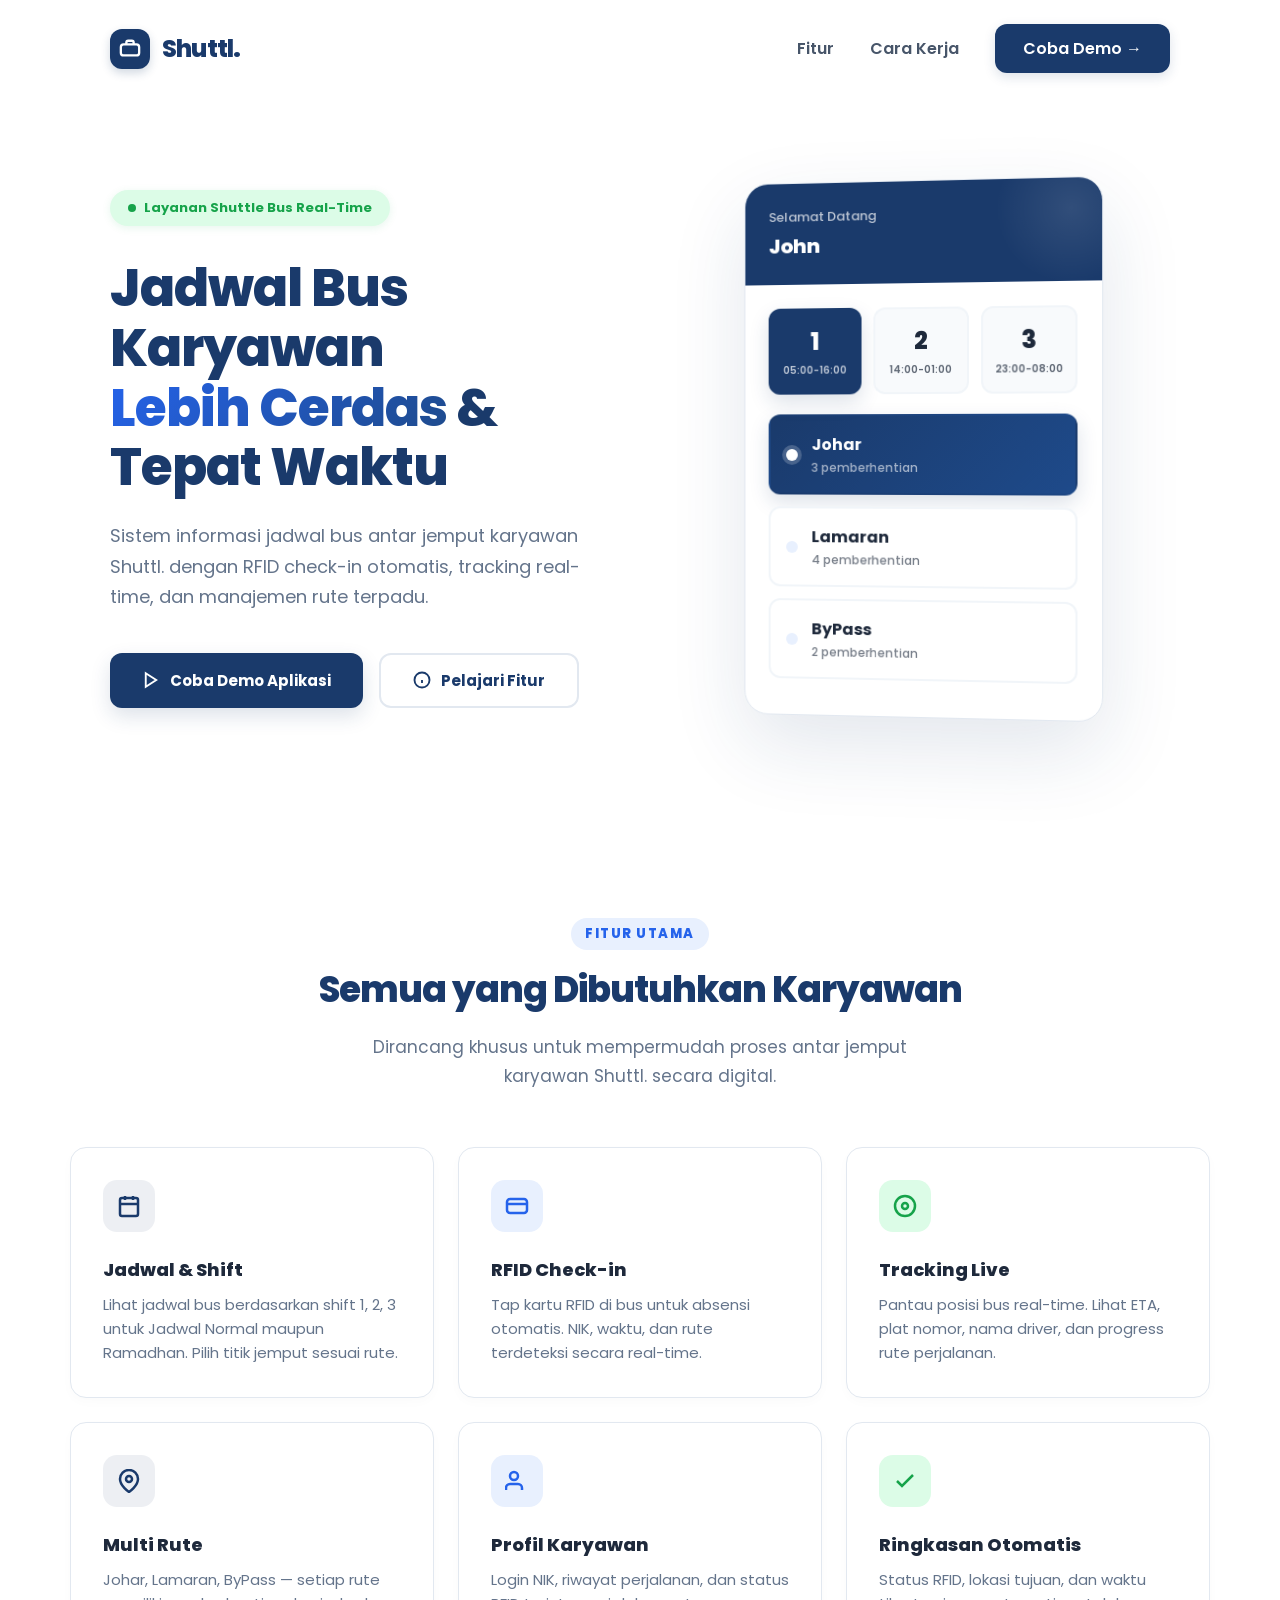
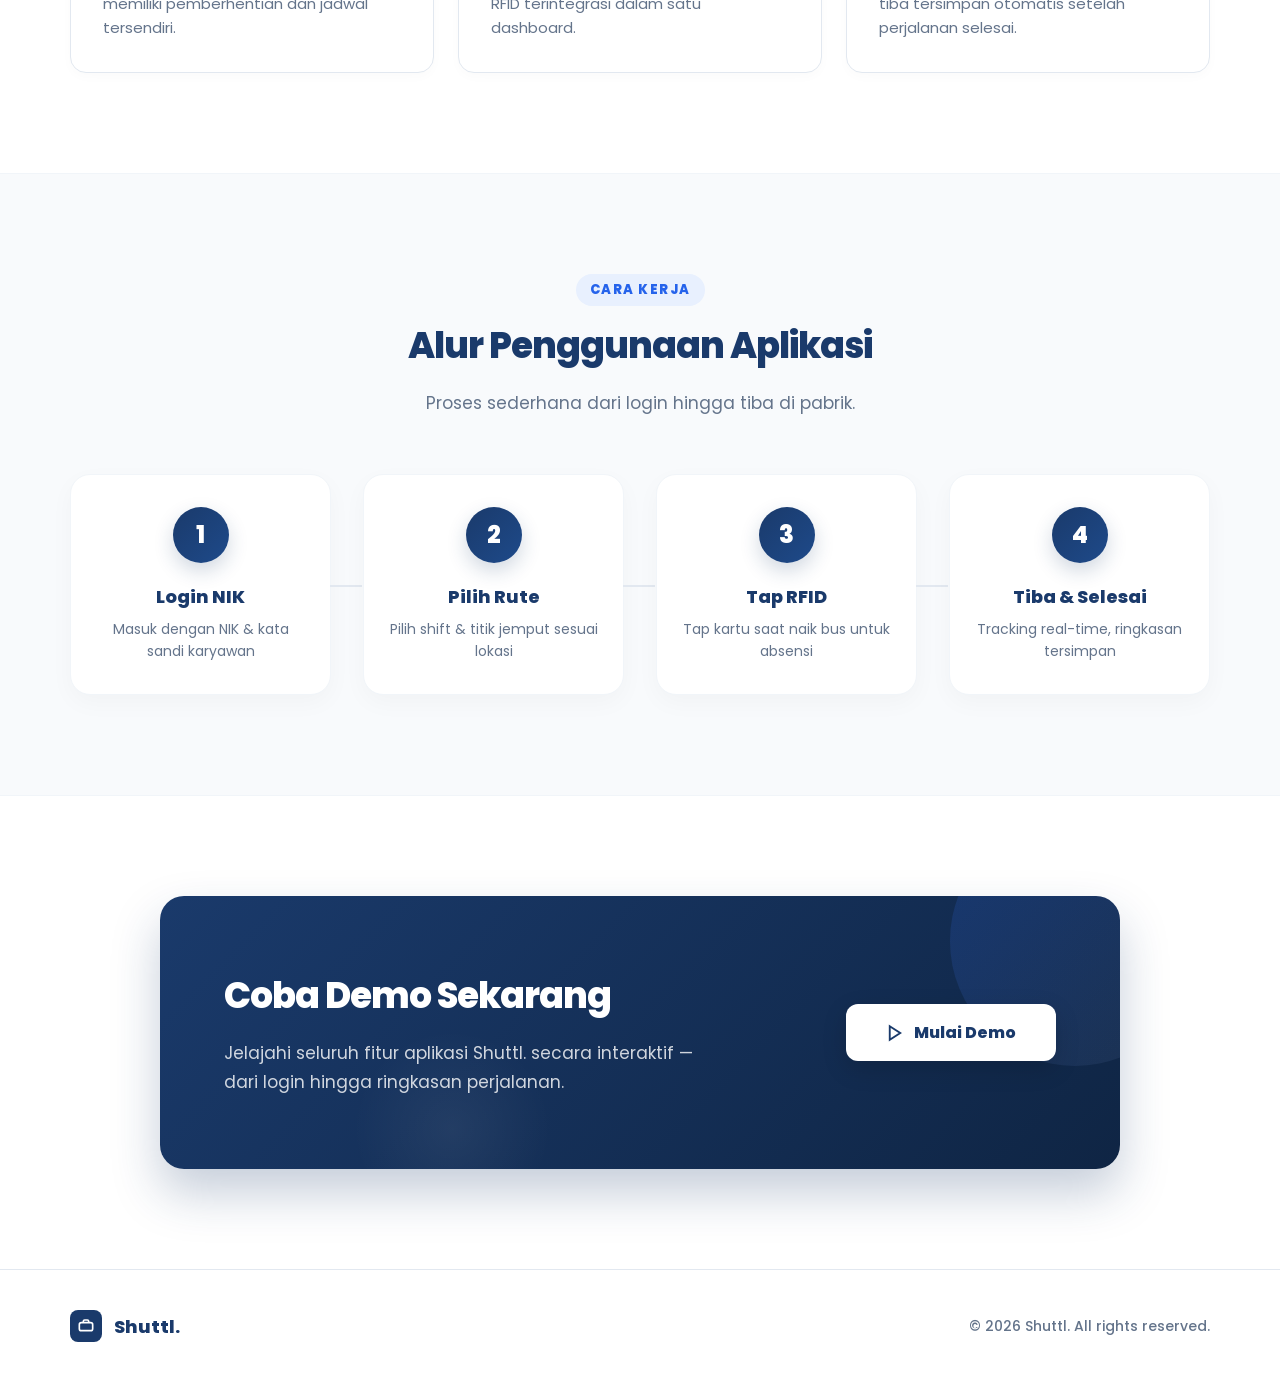
==== commit 42a574d8: "feat: redesign web landing dan penyempurnaan UI/UX keseluruhan aplikasi" ====
--- a/index.html
+++ b/index.html
@@ -1,886 +1,289 @@
 <!DOCTYPE html>
 <html lang="id">
-
 <head>
-  <meta charset="UTF-8">
-  <meta name="viewport" content="width=device-width, initial-scale=1.0, maximum-scale=1.0, user-scalable=no">
-  <title>Mendatar — Sistem Jadwal Bus</title>
-  <meta name="description" content="Sistem Informasi Jadwal Bus Antar Jemput PT Mendatar">
-  <link rel="stylesheet" href="style.css">
+<meta charset="UTF-8">
+<meta name="viewport" content="width=device-width, initial-scale=1.0">
+<title>Shuttl. — Sistem Informasi Jadwal Bus Antar Jemput</title>
+<meta name="description" content="Solusi digital jadwal bus antar jemput karyawan Shuttl.">
+<link href="https://fonts.googleapis.com/css2?family=Poppins:wght@100;200;300;400;500;600;700;800&display=swap" rel="stylesheet">
+<style>
+:root{--navy:#1a3a6b;--navy-dark:#0f2544;--navy-mid:#1e4a8a;--blue:#2563eb;--blue-soft:#e8f0fe;--green:#16a34a;--green-bg:#dcfce7;--g50:#f8fafc;--g100:#f1f5f9;--g200:#e2e8f0;--g300:#cbd5e1;--g400:#94a3b8;--g500:#64748b;--g600:#475569;--g800:#1e293b;--w:#fff;--font:'Poppins',sans-serif}
+*{box-sizing:border-box;margin:0;padding:0}
+html{scroll-behavior:smooth}
+body{font-family:var(--font);color:var(--g800);background:var(--w);-webkit-font-smoothing:antialiased}
+
+/* NAV */
+.nav{position:fixed;top:0;left:0;right:0;z-index:100;padding:24px 0;transition:all .3s ease-in-out}
+.nav.scrolled{background:rgba(255,255,255,.95);backdrop-filter:blur(16px);-webkit-backdrop-filter:blur(16px);box-shadow:0 4px 20px rgba(0,0,0,.04);padding:16px 0}
+.nav-in{max-width:1140px;margin:0 auto;padding:0 40px;display:flex;align-items:center;justify-content:space-between}
+.nav-logo{display:flex;align-items:center;gap:12px;text-decoration:none}
+.nav-logo-icon{width:40px;height:40px;background:var(--navy);border-radius:12px;display:flex;align-items:center;justify-content:center;box-shadow:0 4px 10px rgba(26,58,107,.2)}
+.nav-logo-text{font-size:24px;font-weight:800;color:var(--navy);letter-spacing:-.8px}
+.nav-links{display:flex;gap:36px;align-items:center}
+.nav-links a{font-size:16px;font-weight:600;color:var(--g600);text-decoration:none;transition:color .2s}
+.nav-links a:hover{color:var(--navy)}
+.nav-cta{padding:12px 28px;background:var(--navy);color:var(--w)!important;border-radius:12px;font-weight:600;font-size:15px;transition:all .2s;box-shadow:0 4px 12px rgba(26,58,107,.15)}
+.nav-cta:hover{background:var(--navy-dark);transform:translateY(-2px);box-shadow:0 6px 16px rgba(26,58,107,.25)}
+
+/* HERO — left aligned */
+.hero{padding:180px 40px 100px;max-width:1140px;margin:0 auto;display:flex;align-items:center;gap:64px}
+.hero-content{flex:1;max-width:580px}
+.hero-visual{flex:1;display:flex;justify-content:center;position:relative}
+.hero-badge{display:inline-flex;align-items:center;gap:8px;padding:8px 18px;background:var(--green-bg);color:var(--green);border-radius:24px;font-size:13px;font-weight:700;margin-bottom:32px;box-shadow:0 2px 8px rgba(22,163,74,.1)}
+.hero-badge-dot{width:8px;height:8px;background:var(--green);border-radius:50%;animation:pulse 2s infinite}
+@keyframes pulse{0%,100%{opacity:1;transform:scale(1)}50%{opacity:.4;transform:scale(1.1)}}
+.hero h1{font-size:52px;font-weight:800;color:var(--navy);line-height:1.15;margin-bottom:24px;letter-spacing:-1px}
+.hero h1 span{background:linear-gradient(135deg,var(--blue),var(--navy-mid));-webkit-background-clip:text;-webkit-text-fill-color:transparent}
+.hero-desc{font-size:18px;color:var(--g500);line-height:1.7;margin-bottom:40px}
+.hero-actions{display:flex;gap:16px;flex-wrap:wrap}
+.btn{padding:14px 32px;border-radius:12px;font-family:var(--font);font-size:15px;font-weight:700;cursor:pointer;transition:all .2s;text-decoration:none;display:inline-flex;align-items:center;gap:10px;border:none}
+.btn-p{background:var(--navy);color:var(--w);box-shadow:0 8px 20px rgba(26,58,107,.15)}
+.btn-p:hover{background:var(--navy-dark);transform:translateY(-3px);box-shadow:0 12px 28px rgba(26,58,107,.25)}
+.btn-o{background:var(--w);color:var(--navy);border:2px solid var(--g200)}
+.btn-o:hover{border-color:var(--navy);background:var(--g50);transform:translateY(-1px)}
+
+/* Hero visual — mockup card */
+.mockup{width:360px;background:var(--w);border:1px solid var(--g200);border-radius:24px;box-shadow:0 30px 80px rgba(26,58,107,.12);overflow:hidden;transform:perspective(1000px) rotateY(-5deg);transition:transform .4s ease}
+.mockup:hover{transform:perspective(1000px) rotateY(0deg) translateY(-10px)}
+.mockup-top{background:var(--navy);padding:24px;color:var(--w);position:relative;overflow:hidden}
+.mockup-top::after{content:'';position:absolute;top:0;right:0;width:150px;height:150px;background:radial-gradient(circle,rgba(255,255,255,.1) 0%,transparent 70%);border-radius:50%;transform:translate(30%,-30%)}
+.mockup-top-sm{font-size:13px;opacity:.7;margin-bottom:4px;font-weight:500}
+.mockup-top-lg{font-size:20px;font-weight:800}
+.mockup-body{padding:24px}
+.mockup-shift{display:flex;gap:12px;margin-bottom:20px}
+.mockup-shift-card{flex:1;text-align:center;padding:14px 8px;border:2px solid var(--g100);border-radius:12px;font-size:24px;font-weight:800;color:var(--g800);background:var(--g50)}
+.mockup-shift-card.a{background:var(--navy);border-color:var(--navy);color:var(--w);box-shadow:0 8px 20px rgba(26,58,107,.15)}
+.mockup-shift-time{font-size:10px;font-weight:600;opacity:.7;margin-top:4px}
+.mockup-route{padding:16px;border:2px solid var(--g100);border-radius:12px;display:flex;align-items:center;gap:14px;margin-bottom:12px;background:var(--w)}
+.mockup-route.a{background:linear-gradient(135deg,var(--navy),var(--navy-mid));border-color:transparent;color:var(--w);box-shadow:0 8px 20px rgba(26,58,107,.15)}
+.mockup-route-dot{width:12px;height:12px;border-radius:50%;background:var(--blue-soft);flex-shrink:0}
+.mockup-route.a .mockup-route-dot{background:var(--w);box-shadow:0 0 0 4px rgba(255,255,255,.2)}
+.mockup-route-name{font-size:16px;font-weight:700}
+.mockup-route-sub{font-size:12px;opacity:.6;margin-top:2px;font-weight:500}
+
+/* SECTIONS */
+.sec{padding:100px 40px}
+.sec-in{max-width:1140px;margin:0 auto}
+.sec-tag{font-size:13px;font-weight:800;color:var(--blue);text-transform:uppercase;letter-spacing:1.5px;margin-bottom:12px;display:inline-block;padding:6px 14px;background:var(--blue-soft);border-radius:20px}
+.sec-h{font-size:36px;font-weight:800;color:var(--navy);letter-spacing:-1px;margin-bottom:16px}
+.sec-p{font-size:17px;color:var(--g500);line-height:1.7;max-width:540px}
+.sec-head{margin-bottom:56px;text-align:center;display:flex;flex-direction:column;align-items:center}
+.sec-head-left{text-align:left;align-items:flex-start}
+
+/* FEATURES */
+.feat-grid{display:grid;grid-template-columns:repeat(3,1fr);gap:24px}
+.feat{background:var(--w);border:1px solid var(--g200);border-radius:16px;padding:32px;transition:all .3s cubic-bezier(0.4,0,0.2,1);box-shadow:0 4px 12px rgba(0,0,0,.02)}
+.feat:hover{transform:translateY(-6px);box-shadow:0 12px 32px rgba(26,58,107,.08);border-color:var(--g300)}
+.feat-ic{width:52px;height:52px;border-radius:14px;display:flex;align-items:center;justify-content:center;margin-bottom:24px}
+.feat-ic.b{background:var(--blue-soft);color:var(--blue)}.feat-ic.g{background:var(--green-bg);color:var(--green)}.feat-ic.n{background:rgba(26,58,107,.08);color:var(--navy)}
+.feat h3{font-size:18px;font-weight:800;color:var(--g800);margin-bottom:10px}
+.feat p{font-size:15px;color:var(--g500);line-height:1.6}
+
+/* FLOW */
+.flow-bg{background:var(--g50);border-top:1px solid var(--g100);border-bottom:1px solid var(--g100)}
+.flow-grid{display:grid;grid-template-columns:repeat(4,1fr);gap:32px;position:relative}
+.flow-step{text-align:center;position:relative;background:var(--w);padding:32px 24px;border-radius:20px;box-shadow:0 8px 24px rgba(0,0,0,.03);border:1px solid var(--g100);z-index:2}
+.flow-step::before{content:'';position:absolute;top:50%;right:-32px;width:32px;height:2px;background:var(--g200);z-index:-1}
+.flow-step:last-child::before{display:none}
+.flow-num{width:56px;height:56px;border-radius:50%;background:linear-gradient(135deg,var(--navy),var(--navy-mid));color:var(--w);display:flex;align-items:center;justify-content:center;font-size:24px;font-weight:800;margin:0 auto 20px;box-shadow:0 8px 20px rgba(26,58,107,.2)}
+.flow-name{font-size:18px;font-weight:800;color:var(--navy);margin-bottom:8px}
+.flow-desc{font-size:14px;color:var(--g500);line-height:1.6}
+
+/* CTA */
+.cta-sec{padding:100px 40px}
+.cta-card{max-width:960px;margin:0 auto;background:linear-gradient(135deg,var(--navy) 0%,var(--navy-dark) 100%);border-radius:24px;padding:72px 64px;display:flex;align-items:center;justify-content:space-between;gap:48px;position:relative;overflow:hidden;box-shadow:0 24px 48px rgba(26,58,107,.25)}
+.cta-card::before{content:'';position:absolute;top:-80px;right:-80px;width:250px;height:250px;border-radius:50%;background:linear-gradient(135deg,rgba(37,99,235,.2),rgba(255,255,255,.05))}
+.cta-card::after{content:'';position:absolute;bottom:-60px;left:20%;width:200px;height:200px;border-radius:50%;background:radial-gradient(circle,rgba(255,255,255,.06) 0%,transparent 70%)}
+.cta-text{flex:1;color:var(--w);position:relative;z-index:2}
+.cta-text h2{font-size:36px;font-weight:800;margin-bottom:16px;letter-spacing:-1px}
+.cta-text p{font-size:17px;color:rgba(255,255,255,.8);line-height:1.7;max-width:480px}
+.btn-cta{padding:16px 40px;background:var(--w);color:var(--navy);border-radius:12px;font-family:var(--font);font-size:16px;font-weight:800;text-decoration:none;display:inline-flex;align-items:center;gap:10px;transition:all .3s;flex-shrink:0;border:none;cursor:pointer;position:relative;z-index:2;box-shadow:0 8px 24px rgba(0,0,0,.15)}
+.btn-cta:hover{transform:translateY(-4px);box-shadow:0 12px 32px rgba(0,0,0,.25);background:var(--g50)}
+
+/* FOOTER */
+.footer{background:var(--w);padding:40px 40px;border-top:1px solid var(--g200)}
+.footer-in{max-width:1140px;margin:0 auto;display:flex;align-items:center;justify-content:space-between;flex-wrap:wrap;gap:20px}
+.footer-brand{display:flex;align-items:center;gap:12px}
+.footer-brand-icon{width:32px;height:32px;background:var(--navy);border-radius:8px;display:flex;align-items:center;justify-content:center}
+.footer-brand-name{font-size:18px;font-weight:800;color:var(--navy)}
+.footer-copyright{font-size:14px;color:var(--g500);font-weight:500}
+
+/* RESPONSIVE */
+@media(max-width:1024px){
+  .hero h1{font-size:44px}
+  .sec-h{font-size:32px}
+  .feat-grid{grid-template-columns:repeat(2,1fr)}
+  .flow-grid{grid-template-columns:repeat(2,1fr)}
+  .flow-step::before{display:none}
+}
+@media(max-width:768px){
+  .nav-in{padding:0 24px}
+  .hero{flex-direction:column;padding:120px 24px 60px;gap:48px;text-align:left}
+  .hero-content{max-width:100%;display:flex;flex-direction:column;align-items:flex-start}
+  .hero h1{font-size:38px}
+  .hero-actions{justify-content:flex-start}
+
+  .hero-visual{width:100%;max-width:360px;margin:0 auto}
+  .mockup{transform:none}
+  .mockup:hover{transform:translateY(-5px)}
+  
+  .sec{padding:80px 24px}
+  .feat-grid{grid-template-columns:1fr}
+  .flow-grid{grid-template-columns:1fr;gap:24px}
+  .cta-card{flex-direction:column;padding:48px 32px;text-align:center;gap:32px}
+  .cta-text p{margin:0 auto}
+  .footer{padding:32px 24px}
+  .footer-in{flex-direction:column;justify-content:center;text-align:center}
+  
+  /* Hide nav links on mobile for cleaner look if requested, or keep them */
+  .nav-links{display:none}
+}
+@media(max-width:480px){
+  .nav-in{padding:0 16px}
+  .hero{padding:110px 16px 50px}
+  .hero h1{font-size:32px}
+  .sec{padding:60px 16px}
+  .btn{width:100%;justify-content:center}
+  .hero-actions{width:100%;flex-direction:column}
+
+}
+</style>
 </head>
-
 <body>
 
-  <!-- ═══ PAGE: LOGIN (Screenshot 1) ═══ -->
-  <div id="page-login" class="page-full active">
-    <div class="login-page" style="flex:1">
-      <div class="login-card">
-        <div class="login-header">
-          <div class="login-sys-label">Sistem Informasi Jadwal Bus Antar Jemput</div>
-          <div class="login-brand">PT Mendatar</div>
-          <div class="logo-emblem">
-            <img src="src/asset/logo.png" alt="Logo PT Mendatar">
-          </div>
+<!-- NAV -->
+<nav class="nav" id="navbar">
+<div class="nav-in">
+  <a href="#" class="nav-logo">
+    <div class="nav-logo-icon"><svg width="22" height="22" viewBox="0 0 24 24" fill="none" stroke="white" stroke-width="2.5"><rect x="2" y="7" width="20" height="12" rx="3"/><path d="M16 7V5a2 2 0 0 0-2-2h-4a2 2 0 0 0-2 2v2"/></svg></div>
+    <span class="nav-logo-text">Shuttl.</span>
+  </a>
+  <div class="nav-links">
+    <a href="#fitur">Fitur</a>
+    <a href="#alur">Cara Kerja</a>
+    <a href="app.html" class="nav-cta">Coba Demo →</a>
+  </div>
+</div>
+</nav>
+
+<!-- HERO -->
+<section class="hero">
+  <div class="hero-content">
+    <div class="hero-badge"><span class="hero-badge-dot"></span> Layanan Shuttle Bus Real-Time</div>
+    <h1>Jadwal Bus Karyawan<br><span>Lebih Cerdas</span> &amp; Tepat Waktu</h1>
+    <p class="hero-desc">Sistem informasi jadwal bus antar jemput karyawan Shuttl. dengan RFID check-in otomatis, tracking real-time, dan manajemen rute terpadu.</p>
+    <div class="hero-actions">
+      <a href="app.html" class="btn btn-p"><svg width="18" height="18" viewBox="0 0 24 24" fill="none" stroke="currentColor" stroke-width="2.5"><polygon points="5 3 19 12 5 21"/></svg>Coba Demo Aplikasi</a>
+      <a href="#fitur" class="btn btn-o"><svg width="18" height="18" viewBox="0 0 24 24" fill="none" stroke="currentColor" stroke-width="2.5"><circle cx="12" cy="12" r="10"/><path d="M12 16v-4M12 8h.01"/></svg>Pelajari Fitur</a>
+    </div>
+
+  </div>
+  <div class="hero-visual">
+    <div class="mockup">
+      <div class="mockup-top"><div class="mockup-top-sm">Selamat Datang</div><div class="mockup-top-lg">John</div></div>
+      <div class="mockup-body">
+        <div class="mockup-shift">
+          <div class="mockup-shift-card a">1<div class="mockup-shift-time">05:00-16:00</div></div>
+          <div class="mockup-shift-card">2<div class="mockup-shift-time">14:00-01:00</div></div>
+          <div class="mockup-shift-card">3<div class="mockup-shift-time">23:00-08:00</div></div>
         </div>
-        <div class="form-group">
-          <label class="form-label">NIK</label>
-          <input type="text" class="form-input" placeholder="cth: MDT-01">
-        </div>
-        <div class="form-group">
-          <label class="form-label">KATA SANDI</label>
-          <input type="password" class="form-input" value="password">
-        </div>
-        <div class="remember-row" onclick="toggleRemember(this.querySelector('.remember-check'))">
-          <div class="remember-check"></div>
-          <span>Ingat Saya</span>
-        </div>
-        <button class="btn-primary" onclick="showPage('dashboard')">
-          <svg width="18" height="18" viewBox="0 0 24 24" fill="none" stroke="currentColor" stroke-width="2">
-            <path d="M15 3h4a2 2 0 0 1 2 2v14a2 2 0 0 1-2 2h-4M10 17l5-5-5-5M15 12H3" />
-          </svg>
-          OTENTIKASI
-        </button>
-        <a href="#" class="forgot-link" onclick="return false">Lupa Password?</a>
+        <div class="mockup-route a"><div class="mockup-route-dot"></div><div><div class="mockup-route-name">Johar</div><div class="mockup-route-sub">3 pemberhentian</div></div></div>
+        <div class="mockup-route"><div class="mockup-route-dot"></div><div><div class="mockup-route-name">Lamaran</div><div class="mockup-route-sub">4 pemberhentian</div></div></div>
+        <div class="mockup-route"><div class="mockup-route-dot"></div><div><div class="mockup-route-name">ByPass</div><div class="mockup-route-sub">2 pemberhentian</div></div></div>
       </div>
     </div>
   </div>
-
-  <!-- ═══ MAIN APP ═══ -->
-  <div id="page-dashboard" class="page">
-    <div class="app-shell">
-
-      <!-- Sidebar -->
-      <aside class="sidebar" id="sidebar">
-        <div class="sidebar-logo">
-          <div class="logo-badge">
-            <div class="logo-icon">
-              <img src="src/asset/logo.png" alt="Logo" style="width:64px;height:64px;object-fit:contain;">
-            </div>
-            <div>
-              <div class="logo-text">Mendatar</div>
-              <div class="logo-sub">Sistem Jadwal Bus</div>
-            </div>
-          </div>
-        </div>
-        <div class="sidebar-profile"
-          style="border-top:none; border-bottom:1px solid var(--gray-200); padding: 20px; cursor: pointer;"
-          onclick="switchTab('profile')">
-          <div class="profile-avatar" style="width:44px; height:44px; font-size:15px;">GH</div>
-          <div class="profile-info">
-            <div class="profile-name" style="font-size:14px;">Gotoh Hitori</div>
-            <div class="profile-nik" style="font-size:12px;">NIK: MDT-01</div>
-          </div>
-        </div>
-        <nav class="sidebar-nav">
-          <div class="nav-section-label">Menu Utama</div>
-          <a class="nav-item active" onclick="switchTab('pusat')"><svg class="icon" viewBox="0 0 24 24" fill="none"
-              stroke="currentColor" stroke-width="2">
-              <path d="M3 9l9-7 9 7v11a2 2 0 0 1-2 2H5a2 2 0 0 1-2-2z" />
-              <polyline points="9 22 9 12 15 12 15 22" />
-            </svg>Pusat</a>
-
-          <a class="nav-item" onclick="switchTab('rfid')"><svg class="icon" viewBox="0 0 24 24" fill="none"
-              stroke="currentColor" stroke-width="2">
-              <rect x="2" y="5" width="20" height="14" rx="3" />
-              <line x1="2" y1="10" x2="22" y2="10" />
-            </svg>RFID Check-in</a>
-          <a class="nav-item" onclick="switchTab('tracking')"><svg class="icon" viewBox="0 0 24 24" fill="none"
-              stroke="currentColor" stroke-width="2">
-              <circle cx="12" cy="12" r="10" />
-              <circle cx="12" cy="12" r="3" />
-            </svg>Tracking Bus</a>
-          <a class="nav-item" onclick="switchTab('summary')"><svg class="icon" viewBox="0 0 24 24" fill="none"
-              stroke="currentColor" stroke-width="2">
-              <polyline points="20 6 9 17 4 12" />
-            </svg>Histori</a>
-          <div class="nav-section-label" style="margin-top:8px">Akun</div>
-          <a class="nav-item" onclick="showPage('login')"><svg class="icon" viewBox="0 0 24 24" fill="none"
-              stroke="currentColor" stroke-width="2">
-              <path d="M9 21H5a2 2 0 0 1-2-2V5a2 2 0 0 1 2-2h4M16 17l5-5-5-5M21 12H9" />
-            </svg>Keluar</a>
-        </nav>
-      </aside>
-
-      <main class="main">
-        <!-- Topbar -->
-        <div class="topbar">
-          <div class="topbar-left">
-            <button class="btn-icon hamburger" onclick="toggleSidebar()"><svg width="18" height="18" viewBox="0 0 24 24"
-                fill="none" stroke="currentColor" stroke-width="2">
-                <line x1="3" y1="6" x2="21" y2="6" />
-                <line x1="3" y1="12" x2="21" y2="12" />
-                <line x1="3" y1="18" x2="21" y2="18" />
-              </svg></button>
-            <div>
-              <div class="topbar-title" id="topbar-title"
-                style="font-size:18px; font-weight:800; color:var(--navy); letter-spacing:-0.5px;">Beranda — Pusat</div>
-              <div class="topbar-subtitle" style="display:flex; align-items:center; gap:8px; margin-top:6px;">
-                <span
-                  style="background:var(--blue-soft); color:var(--blue); padding:3px 10px; border-radius:12px; font-weight:700; font-size:10px; text-transform:uppercase; letter-spacing:0.5px;">Jadwal
-                  Normal</span>
-                <div
-                  style="display:flex; align-items:center; gap:5px; color:var(--gray-500); font-size:12px; font-weight:600;">
-                  <svg width="14" height="14" viewBox="0 0 24 24" fill="none" stroke="currentColor" stroke-width="2.5">
-                    <rect x="3" y="4" width="18" height="18" rx="2" ry="2" />
-                    <line x1="16" y1="2" x2="16" y2="6" />
-                    <line x1="8" y1="2" x2="8" y2="6" />
-                    <line x1="3" y1="10" x2="21" y2="10" />
-                  </svg>
-                  <span id="topbar-date">Senin, 19 Mei 2026</span>
-                </div>
-              </div>
-            </div>
-          </div>
-          <div class="topbar-actions" style="position:relative;">
-            <button class="btn-icon" title="Notifikasi" onclick="toggleNotifications()" style="position:relative;">
-              <svg width="18" height="18" viewBox="0 0 24 24" fill="none" stroke="currentColor" stroke-width="2">
-                <path d="M18 8A6 6 0 0 0 6 8c0 7-3 9-3 9h18s-3-2-3-9M13.73 21a2 2 0 0 1-3.46 0" />
-              </svg>
-              <div
-                style="position:absolute; top:4px; right:4px; width:8px; height:8px; background:#ef4444; border-radius:50%; border:2px solid var(--white);">
-              </div>
-            </button>
-
-            <!-- Notification Panel -->
-            <div id="notif-panel"
-              style="display:none; position:absolute; top:48px; right:0; width:340px; background:var(--white); border:1px solid var(--gray-200); border-radius:12px; box-shadow:0 10px 25px rgba(0,0,0,0.1); z-index:100; overflow:hidden;">
-              <div
-                style="padding:16px; border-bottom:1px solid var(--gray-200); display:flex; justify-content:space-between; align-items:center; background:var(--gray-50);">
-                <div style="font-weight:700; font-size:14px; color:var(--navy);">Notifikasi</div>
-                <div style="font-size:12px; color:var(--blue); cursor:pointer; font-weight:600;"
-                  onclick="this.style.display='none'; document.querySelector('.btn-icon > div').style.display='none';">
-                  Tandai Dibaca</div>
-              </div>
-              <div style="max-height:360px; overflow-y:auto; display:flex; flex-direction:column;">
-                <div
-                  style="padding:16px; border-bottom:1px solid var(--gray-100); display:flex; gap:12px; cursor:pointer;"
-                  onmouseover="this.style.background='var(--gray-50)'"
-                  onmouseout="this.style.background='var(--white)'">
-                  <div
-                    style="width:36px; height:36px; border-radius:50%; background:var(--blue-soft); display:flex; align-items:center; justify-content:center; flex-shrink:0;">
-                    <svg width="16" height="16" viewBox="0 0 24 24" fill="none" stroke="var(--blue)" stroke-width="2">
-                      <circle cx="12" cy="12" r="10" />
-                      <circle cx="12" cy="12" r="3" />
-                    </svg>
-                  </div>
-                  <div>
-                    <div style="font-size:13.5px; font-weight:700; color:var(--gray-800); margin-bottom:4px;">Bus Menuju
-                      Titik Jemput</div>
-                    <div style="font-size:12.5px; color:var(--gray-500); line-height:1.4;">Bus dari Johar (K 3550 KU)
-                      sedang menuju ke lokasi Anda.</div>
-                    <div style="font-size:11px; color:var(--blue); margin-top:6px; font-weight:700;">Baru saja</div>
-                  </div>
-                </div>
-                <div
-                  style="padding:16px; border-bottom:1px solid var(--gray-100); display:flex; gap:12px; cursor:pointer;"
-                  onmouseover="this.style.background='var(--gray-50)'"
-                  onmouseout="this.style.background='var(--white)'">
-                  <div
-                    style="width:36px; height:36px; border-radius:50%; background:var(--green-bg); display:flex; align-items:center; justify-content:center; flex-shrink:0;">
-                    <svg width="18" height="18" viewBox="0 0 24 24" fill="none" stroke="#16a34a" stroke-width="2.5">
-                      <polyline points="20 6 9 17 4 12" />
-                    </svg>
-                  </div>
-                  <div>
-                    <div style="font-size:13.5px; font-weight:600; color:var(--gray-800); margin-bottom:4px;">RFID
-                      Check-in Berhasil</div>
-                    <div style="font-size:12.5px; color:var(--gray-500); line-height:1.4;">Check-in shift 1 Anda pada
-                      05:28 WIB berhasil dicatat sistem.</div>
-                    <div style="font-size:11px; color:var(--gray-400); margin-top:6px;">2 jam yang lalu</div>
-                  </div>
-                </div>
-                <div style="padding:16px; display:flex; gap:12px; cursor:pointer;"
-                  onmouseover="this.style.background='var(--gray-50)'"
-                  onmouseout="this.style.background='var(--white)'">
-                  <div
-                    style="width:36px; height:36px; border-radius:50%; background:#fef2f2; display:flex; align-items:center; justify-content:center; flex-shrink:0;">
-                    <svg width="16" height="16" viewBox="0 0 24 24" fill="none" stroke="#ef4444" stroke-width="2">
-                      <path
-                        d="M10.29 3.86L1.82 18a2 2 0 0 0 1.71 3h16.94a2 2 0 0 0 1.71-3L13.71 3.86a2 2 0 0 0-3.42 0z" />
-                      <line x1="12" y1="9" x2="12" y2="13" />
-                      <line x1="12" y1="17" x2="12.01" y2="17" />
-                    </svg>
-                  </div>
-                  <div>
-                    <div style="font-size:13.5px; font-weight:600; color:var(--gray-800); margin-bottom:4px;">Peringatan
-                      Jadwal Geser</div>
-                    <div style="font-size:12.5px; color:var(--gray-500); line-height:1.4;">Shift 2 besok akan mundur 15
-                      menit karena pengalihan rute.</div>
-                    <div style="font-size:11px; color:var(--gray-400); margin-top:6px;">1 hari yang lalu</div>
-                  </div>
-                </div>
-              </div>
-            </div>
-          </div>
-        </div>
-
-        <div class="content">
-
-          <!-- ── TAB: PUSAT (Screenshot 2) ── -->
-          <div id="tab-pusat" class="page active">
-            <!-- Profile Card like mobile -->
-            <div class="profile-card" style="cursor: pointer;" onclick="switchTab('profile')">
-              <div class="profile-card-avatar">
-                <div
-                  style="width:48px;height:48px;border-radius:50%;background:var(--navy);display:flex;align-items:center;justify-content:center;color:#fff;font-weight:700;font-size:16px">
-                  GH</div>
-              </div>
-              <div class="profile-card-info">
-                <div class="profile-card-name">Gotoh Hitori</div>
-                <div class="profile-card-nik">NIK: MDT-01</div>
-              </div>
-              <span class="rfid-badge on"><span class="rfid-dot"></span> RFID On</span>
-            </div>
-
-            <!-- Detail Shift Info -->
-            <div class="shift-info-card"
-              style="background:var(--white); border:1.5px solid var(--gray-200); border-radius:16px; padding:20px; color:var(--gray-800); margin-bottom:24px; box-shadow:0 12px 24px rgba(0,0,0,0.04); position:relative; overflow:hidden; max-width:420px;">
-
-              <div
-                style="display:flex; justify-content:space-between; align-items:flex-start; position:relative; z-index:2; margin-bottom:16px;">
-                <div>
-                  <div
-                    style="font-size:13px; font-weight:600; color:var(--gray-500); text-transform:uppercase; letter-spacing:1.5px; margin-bottom:6px;">
-                    Shift Anda Hari Ini</div>
-                  <div
-                    style="display:inline-flex; align-items:center; gap:14px; background:var(--green-bg); border:1px solid var(--green-ok); padding:10px 20px; border-radius:12px; box-shadow:0 4px 12px rgba(0,0,0,0.03);">
-                    <div style="display:flex; flex-direction:column; line-height:1.2; text-align:left;">
-                      <span style="font-size:14px; font-weight:700; color:var(--green-ok); letter-spacing:2px;">SHIFT</span>
-                      <span style="font-size:14px; font-weight:700; color:var(--green-ok); letter-spacing:2px;">PAGI</span>
-                    </div>
-                    <div style="width:2px; height:36px; background:rgba(22,163,74,0.25); border-radius:2px;"></div>
-                    <div
-                      style="font-size:46px; font-weight:900; color:var(--green-ok); line-height:0.8; letter-spacing:-2px;">
-                      1
-                    </div>
-                  </div>
-                  <div
-                    style="display:flex; align-items:center; gap:6px; margin-top:10px; font-size:13px; font-weight:500; color:var(--gray-600);">
-                    <svg width="14" height="14" viewBox="0 0 24 24" fill="none" stroke="currentColor"
-                      stroke-width="2.5">
-                      <path d="M21 10c0 7-9 13-9 13s-9-6-9-13a9 9 0 0 1 18 0z" />
-                      <circle cx="12" cy="10" r="3" />
-                    </svg>
-                    Titik Jemput: <span
-                      style="color:var(--navy); font-weight:700; background:var(--blue-soft); padding:2px 8px; border-radius:6px; margin-left:2px;">Johar</span>
-                  </div>
-                </div>
-                <div
-                  style="width:40px; height:40px; border-radius:12px; background:var(--gray-100); display:flex; align-items:center; justify-content:center;">
-                  <svg width="20" height="20" viewBox="0 0 24 24" fill="none" stroke="var(--navy)" stroke-width="2">
-                    <circle cx="12" cy="12" r="10" />
-                    <polyline points="12 6 12 12 16 14" />
-                  </svg>
-                </div>
-              </div>
-
-              <div
-                style="padding-top:16px; position:relative; z-index:2; border-top:1px solid var(--gray-200); display:flex; flex-direction:column; gap:16px;">
-                <div style="display:flex; justify-content:space-between; gap:12px;">
-                  <div style="flex:1;">
-                    <div
-                      style="font-size:11px; font-weight:700; color:var(--gray-500); text-transform:uppercase; letter-spacing:0.5px; margin-bottom:4px;">
-                      Berangkat</div>
-                    <div id="info-berangkat-jam" style="font-size:16px; font-weight:800; color:var(--gray-800);">05:30 WIB</div>
-                  </div>
-                  <div style="flex:1;">
-                    <div
-                      style="font-size:11px; font-weight:700; color:var(--gray-500); text-transform:uppercase; letter-spacing:0.5px; margin-bottom:4px;">
-                      Pulang</div>
-                    <div id="info-pulang-jam" style="font-size:16px; font-weight:800; color:var(--gray-800);">16:15 WIB</div>
-                  </div>
-                </div>
-
-                <button onclick="switchTab('jadwal')"
-                  style="width:100%; background:var(--navy); color:#fff; border:none; padding:12px 16px; border-radius:8px; font-size:13px; font-weight:700; cursor:pointer; display:flex; align-items:center; justify-content:center; gap:8px; box-shadow:0 4px 12px rgba(26,58,107,0.3); transition:transform 0.2s, background-color 0.2s;"
-                  onmouseover="this.style.transform='translateY(-2px)'; this.style.backgroundColor='var(--navy-dark)'"
-                  onmouseout="this.style.transform='translateY(0)'; this.style.backgroundColor='var(--navy)'">
-                  Lihat Rute <svg width="16" height="16" viewBox="0 0 24 24" fill="none" stroke="currentColor"
-                    stroke-width="2.5">
-                    <line x1="5" y1="12" x2="19" y2="12" />
-                    <polyline points="12 5 19 12 12 19" />
-                  </svg>
-                </button>
-              </div>
-            </div>
-
-            <div class="controls-wrapper">
-              <div class="tab-group" id="schedule-tabs">
-                <div class="tab-slider" id="tab-slider"></div>
-                <button class="tab-btn active" onclick="toggleSchedule('normal', 0)">
-                  <svg width="18" height="18" viewBox="0 0 24 24" fill="none" stroke="currentColor" stroke-width="2.5">
-                    <circle cx="12" cy="12" r="5" />
-                    <line x1="12" y1="1" x2="12" y2="3" />
-                    <line x1="12" y1="21" x2="12" y2="23" />
-                    <line x1="4.22" y1="4.22" x2="5.64" y2="5.64" />
-                    <line x1="18.36" y1="18.36" x2="19.78" y2="19.78" />
-                    <line x1="1" y1="12" x2="3" y2="12" />
-                    <line x1="21" y1="12" x2="23" y2="12" />
-                    <line x1="4.22" y1="19.78" x2="5.64" y2="18.36" />
-                    <line x1="18.36" y1="5.64" x2="19.78" y2="4.22" />
-                  </svg>
-                  Jadwal Normal
-                </button>
-                <button class="tab-btn" onclick="toggleSchedule('ramadhan', 1)">
-                  <svg width="18" height="18" viewBox="0 0 24 24" fill="none" stroke="currentColor" stroke-width="2.5">
-                    <path d="M21 12.79A9 9 0 1 1 11.21 3 7 7 0 0 0 21 12.79z" />
-                  </svg>
-                  Jadwal Ramadhan
-                </button>
-              </div>
-
-              <div class="shift-row">
-                <div class="shift-card active" onclick="selectShift(this)">
-                  <div class="shift-number">Shift 1</div>
-                  <div class="shift-time">05:00 - 16:00</div>
-                </div>
-                <div class="shift-card" onclick="selectShift(this)">
-                  <div class="shift-number">Shift 2</div>
-                  <div class="shift-time">14:00 - 01:00</div>
-                </div>
-                <div class="shift-card" onclick="selectShift(this)">
-                  <div class="shift-number">Shift 3</div>
-                  <div class="shift-time">23:00 - 08:00</div>
-                </div>
-              </div>
-            </div>
-
-            <div class="search-wrap">
-              <div class="search-icon"><svg width="16" height="16" viewBox="0 0 24 24" fill="none" stroke="currentColor"
-                  stroke-width="2">
-                  <circle cx="11" cy="11" r="8" />
-                  <line x1="21" y1="21" x2="16.65" y2="16.65" />
-                </svg></div>
-              <input type="text" class="search-input" placeholder="Cari titik jemput...">
-            </div>
-
-            <div class="route-list">
-              <div class="route-card" onclick="toggleRouteDetail(this,'Johar')"
-                style="flex-direction:column; align-items:stretch;">
-                <div class="route-header" style="display:flex; align-items:center; gap:16px; width:100%;">
-                  <div class="route-icon-wrap"><svg width="20" height="20" viewBox="0 0 24 24" fill="none"
-                      stroke="#1a3a6b" stroke-width="2">
-                      <rect x="2" y="7" width="20" height="10" rx="3" />
-                      <path d="M7 17v2M17 17v2" />
-                      <circle cx="7" cy="14" r="1" fill="#1a3a6b" />
-                      <circle cx="17" cy="14" r="1" fill="#1a3a6b" />
-                    </svg></div>
-                  <div class="route-info" style="flex:1;">
-                    <div class="route-name">Titik Jemput: Johar</div>
-                    <div class="route-meta" style="margin-top:4px; font-weight:500;">Berangkat: 05:30 WIB &nbsp;·&nbsp;
-                      Pulang: 16:15 WIB</div>
-                  </div>
-                  <div class="route-chevron"><svg width="16" height="16" viewBox="0 0 24 24" fill="none"
-                      stroke="currentColor" stroke-width="2">
-                      <polyline points="9 18 15 12 9 6" />
-                    </svg></div>
-                </div>
-                <div class="route-detail">
-                  <div style="font-size:13px; font-weight:700; color:var(--navy); margin-bottom:12px;">Timeline
-                    Perjalanan (PP)</div>
-                  <div style="display:flex; gap:12px; margin-bottom:16px;">
-                    <div style="width:2px; background:var(--blue-soft); position:relative; margin-left:4px;">
-                      <div
-                        style="position:absolute; top:0; left:-3px; width:8px; height:8px; border-radius:50%; background:var(--blue);">
-                      </div>
-                      <div
-                        style="position:absolute; bottom:0; left:-3px; width:8px; height:8px; border-radius:50%; background:var(--navy);">
-                      </div>
-                    </div>
-                    <div>
-                      <div style="margin-bottom:12px;">
-                        <div style="font-size:12px; font-weight:700;">05:30 WIB</div>
-                        <div style="font-size:12px; color:var(--gray-500);">Penjemputan di Johar</div>
-                      </div>
-                      <div>
-                        <div style="font-size:12px; font-weight:700;">06:15 WIB</div>
-                        <div style="font-size:12px; color:var(--gray-500);">Tiba di PT Mendatar (KIIC)</div>
-                      </div>
-                    </div>
-                  </div>
-                  <div style="display:flex; gap:12px;">
-                    <div style="width:2px; background:#dcfce7; position:relative; margin-left:4px;">
-                      <div
-                        style="position:absolute; top:0; left:-3px; width:8px; height:8px; border-radius:50%; background:#16a34a;">
-                      </div>
-                      <div
-                        style="position:absolute; bottom:0; left:-3px; width:8px; height:8px; border-radius:50%; background:#166534;">
-                      </div>
-                    </div>
-                    <div>
-                      <div style="margin-bottom:12px;">
-                        <div style="font-size:12px; font-weight:700;">16:15 WIB</div>
-                        <div style="font-size:12px; color:var(--gray-500);">Penjemputan di PT Mendatar (KIIC)</div>
-                      </div>
-                      <div>
-                        <div style="font-size:12px; font-weight:700;">17:00 WIB</div>
-                        <div style="font-size:12px; color:var(--gray-500);">Tiba di Johar</div>
-                      </div>
-                    </div>
-                  </div>
-                </div>
-              </div>
-
-              <div class="route-card" onclick="toggleRouteDetail(this,'Lamaran')"
-                style="flex-direction:column; align-items:stretch;">
-                <div class="route-header" style="display:flex; align-items:center; gap:16px; width:100%;">
-                  <div class="route-icon-wrap"><svg width="20" height="20" viewBox="0 0 24 24" fill="none"
-                      stroke="#1a3a6b" stroke-width="2">
-                      <rect x="2" y="7" width="20" height="10" rx="3" />
-                      <path d="M7 17v2M17 17v2" />
-                      <circle cx="7" cy="14" r="1" fill="#1a3a6b" />
-                      <circle cx="17" cy="14" r="1" fill="#1a3a6b" />
-                    </svg></div>
-                  <div class="route-info" style="flex:1;">
-                    <div class="route-name">Titik Jemput: Lamaran</div>
-                    <div class="route-meta" style="margin-top:4px; font-weight:500;">Berangkat: 05:45 WIB &nbsp;·&nbsp;
-                      Pulang: 16:30 WIB</div>
-                  </div>
-                  <div class="route-chevron"><svg width="16" height="16" viewBox="0 0 24 24" fill="none"
-                      stroke="currentColor" stroke-width="2">
-                      <polyline points="9 18 15 12 9 6" />
-                    </svg></div>
-                </div>
-                <div class="route-detail">
-                  <div style="font-size:13px; font-weight:700; color:var(--navy); margin-bottom:12px;">Timeline
-                    Perjalanan (PP)</div>
-                  <div style="display:flex; gap:12px; margin-bottom:16px;">
-                    <div style="width:2px; background:var(--blue-soft); position:relative; margin-left:4px;">
-                      <div
-                        style="position:absolute; top:0; left:-3px; width:8px; height:8px; border-radius:50%; background:var(--blue);">
-                      </div>
-                      <div
-                        style="position:absolute; bottom:0; left:-3px; width:8px; height:8px; border-radius:50%; background:var(--navy);">
-                      </div>
-                    </div>
-                    <div>
-                      <div style="margin-bottom:12px;">
-                        <div style="font-size:12px; font-weight:700;">05:45 WIB</div>
-                        <div style="font-size:12px; color:var(--gray-500);">Penjemputan di Lamaran</div>
-                      </div>
-                      <div>
-                        <div style="font-size:12px; font-weight:700;">06:15 WIB</div>
-                        <div style="font-size:12px; color:var(--gray-500);">Tiba di PT Mendatar (KIIC)</div>
-                      </div>
-                    </div>
-                  </div>
-                  <div style="display:flex; gap:12px;">
-                    <div style="width:2px; background:#dcfce7; position:relative; margin-left:4px;">
-                      <div
-                        style="position:absolute; top:0; left:-3px; width:8px; height:8px; border-radius:50%; background:#16a34a;">
-                      </div>
-                      <div
-                        style="position:absolute; bottom:0; left:-3px; width:8px; height:8px; border-radius:50%; background:#166534;">
-                      </div>
-                    </div>
-                    <div>
-                      <div style="margin-bottom:12px;">
-                        <div style="font-size:12px; font-weight:700;">16:30 WIB</div>
-                        <div style="font-size:12px; color:var(--gray-500);">Penjemputan di PT Mendatar (KIIC)</div>
-                      </div>
-                      <div>
-                        <div style="font-size:12px; font-weight:700;">17:15 WIB</div>
-                        <div style="font-size:12px; color:var(--gray-500);">Tiba di Lamaran</div>
-                      </div>
-                    </div>
-                  </div>
-                </div>
-              </div>
-
-              <div class="route-card" onclick="toggleRouteDetail(this,'ByPass')"
-                style="flex-direction:column; align-items:stretch;">
-                <div class="route-header" style="display:flex; align-items:center; gap:16px; width:100%;">
-                  <div class="route-icon-wrap"><svg width="20" height="20" viewBox="0 0 24 24" fill="none"
-                      stroke="#1a3a6b" stroke-width="2">
-                      <rect x="2" y="7" width="20" height="10" rx="3" />
-                      <path d="M7 17v2M17 17v2" />
-                      <circle cx="7" cy="14" r="1" fill="#1a3a6b" />
-                      <circle cx="17" cy="14" r="1" fill="#1a3a6b" />
-                    </svg></div>
-                  <div class="route-info" style="flex:1;">
-                    <div class="route-name">Titik Jemput: ByPass</div>
-                    <div class="route-meta" style="margin-top:4px; font-weight:500;">Berangkat: 05:50 WIB &nbsp;·&nbsp;
-                      Pulang: 16:35 WIB</div>
-                  </div>
-                  <div class="route-chevron"><svg width="16" height="16" viewBox="0 0 24 24" fill="none"
-                      stroke="currentColor" stroke-width="2">
-                      <polyline points="9 18 15 12 9 6" />
-                    </svg></div>
-                </div>
-                <div class="route-detail">
-                  <div style="font-size:13px; font-weight:700; color:var(--navy); margin-bottom:12px;">Timeline
-                    Perjalanan (PP)</div>
-                  <div style="display:flex; gap:12px; margin-bottom:16px;">
-                    <div style="width:2px; background:var(--blue-soft); position:relative; margin-left:4px;">
-                      <div
-                        style="position:absolute; top:0; left:-3px; width:8px; height:8px; border-radius:50%; background:var(--blue);">
-                      </div>
-                      <div
-                        style="position:absolute; bottom:0; left:-3px; width:8px; height:8px; border-radius:50%; background:var(--navy);">
-                      </div>
-                    </div>
-                    <div>
-                      <div style="margin-bottom:12px;">
-                        <div style="font-size:12px; font-weight:700;">05:50 WIB</div>
-                        <div style="font-size:12px; color:var(--gray-500);">Penjemputan di ByPass</div>
-                      </div>
-                      <div>
-                        <div style="font-size:12px; font-weight:700;">06:15 WIB</div>
-                        <div style="font-size:12px; color:var(--gray-500);">Tiba di PT Mendatar (KIIC)</div>
-                      </div>
-                    </div>
-                  </div>
-                  <div style="display:flex; gap:12px;">
-                    <div style="width:2px; background:#dcfce7; position:relative; margin-left:4px;">
-                      <div
-                        style="position:absolute; top:0; left:-3px; width:8px; height:8px; border-radius:50%; background:#16a34a;">
-                      </div>
-                      <div
-                        style="position:absolute; bottom:0; left:-3px; width:8px; height:8px; border-radius:50%; background:#166534;">
-                      </div>
-                    </div>
-                    <div>
-                      <div style="margin-bottom:12px;">
-                        <div style="font-size:12px; font-weight:700;">16:35 WIB</div>
-                        <div style="font-size:12px; color:var(--gray-500);">Penjemputan di PT Mendatar (KIIC)</div>
-                      </div>
-                      <div>
-                        <div style="font-size:12px; font-weight:700;">17:00 WIB</div>
-                        <div style="font-size:12px; color:var(--gray-500);">Tiba di ByPass</div>
-                      </div>
-                    </div>
-                  </div>
-                </div>
-              </div>
-            </div>
-          </div>
-
-          <!-- ── TAB: JADWAL DETAIL (Screenshot 3) ── -->
-          <div id="tab-jadwal" class="page">
-            <button class="btn-secondary" style="margin-bottom: 24px; width: fit-content; padding: 10px 16px"
-              onclick="switchTab('pusat')">
-              <svg width="18" height="18" viewBox="0 0 24 24" fill="none" stroke="currentColor" stroke-width="2">
-                <line x1="19" y1="12" x2="5" y2="12" />
-                <polyline points="12 19 5 12 12 5" />
-              </svg>
-              Kembali
-            </button>
-            <div class="detail-panel">
-              <div class="map-placeholder">
-                <div class="map-grid"></div>
-                <div class="map-road-h" style="top:40%;left:0;right:0"></div>
-                <div class="map-road-h" style="top:65%;left:0;right:0;opacity:.6"></div>
-                <div class="map-road-v" style="left:30%;top:0;bottom:0"></div>
-                <div class="map-road-v" style="left:60%;top:0;bottom:0;opacity:.6"></div>
-                <div class="map-pin">
-                  <div class="map-pin-label">Johar</div>
-                  <div class="map-pin-dot"></div>
-                </div>
-              </div>
-              <div class="detail-body">
-                <div class="detail-header">
-                  <div class="shift-badge">
-                    <div
-                      style="font-size:10px; color:rgba(255,255,255,.7); text-transform:uppercase; letter-spacing:1px; margin-bottom:2px;">
-                      Shift</div>
-                    <div class="shift-badge-num">1</div>
-                    <div class="shift-badge-time">05:00 - 16:00</div>
-                  </div>
-                  <div>
-                    <div class="detail-route-name">Johar</div>
-                    <div class="detail-address">Jl. Wirasaba, Karawang Timur,<br>Jawa Barat 41371</div>
-                  </div>
-                </div>
-                <button class="btn-primary" onclick="switchTab('rfid')">
-                  <svg width="16" height="16" viewBox="0 0 24 24" fill="none" stroke="currentColor" stroke-width="2">
-                    <circle cx="12" cy="12" r="10" />
-                    <path d="M12 8v4M12 16h.01" />
-                  </svg>
-                  Sudah di Lokasi
-                </button>
-                <div class="info-box">
-                  <div class="info-box-label"><svg width="14" height="14" viewBox="0 0 24 24" fill="none"
-                      stroke="currentColor" stroke-width="2">
-                      <circle cx="12" cy="12" r="10" />
-                      <path d="M12 16v-4M12 8h.01" />
-                    </svg>PATOKAN</div>
-                  <div class="info-box-text">Di depan Toko Fitri Karung, samping gerbang. Pastikan menunggu di area
-                    berkanopi.</div>
-                </div>
-                <div class="timeline-title">RUTE PERJALANAN</div>
-                <div class="timeline">
-                  <div class="timeline-item">
-                    <div class="timeline-left">
-                      <div class="tl-dot active"></div>
-                      <div class="tl-line"></div>
-                    </div>
-                    <div class="tl-content">
-                      <div class="tl-time">Titik Jemput (06:00)</div>
-                      <div class="tl-name">Johar</div>
-                    </div>
-                  </div>
-                  <div class="timeline-item">
-                    <div class="timeline-left">
-                      <div class="tl-dot"></div>
-                      <div class="tl-line"></div>
-                    </div>
-                    <div class="tl-content">
-                      <div class="tl-time">Pemberhentian 2 (06:12)</div>
-                      <div class="tl-name">Galuh Mas</div>
-                    </div>
-                  </div>
-                  <div class="timeline-item">
-                    <div class="timeline-left">
-                      <div class="tl-dot"></div>
-                      <div class="tl-line"></div>
-                    </div>
-                    <div class="tl-content">
-                      <div class="tl-time">Pemberhentian 3 (10:45)</div>
-                      <div class="tl-name">Pasar Johar</div>
-                    </div>
-                  </div>
-                  <div class="timeline-item">
-                    <div class="timeline-left">
-                      <div class="tl-dot"></div>
-                    </div>
-                    <div class="tl-content">
-                      <div class="tl-time">Tujuan Akhir (11:10)</div>
-                      <div class="tl-name">PT Mendatar (KIIC)</div>
-                    </div>
-                  </div>
-                </div>
-              </div>
-            </div>
-          </div>
-
-          <!-- ── TAB: RFID WAIT/OK (Screenshot 4 & 5) ── -->
-          <div id="tab-rfid" class="page">
-            <button class="btn-secondary" style="margin-bottom: 24px; width: fit-content; padding: 10px 16px"
-              onclick="switchTab('pusat')">
-              <svg width="18" height="18" viewBox="0 0 24 24" fill="none" stroke="currentColor" stroke-width="2">
-                <line x1="19" y1="12" x2="5" y2="12" />
-                <polyline points="12 19 5 12 12 5" />
-              </svg>
-              Kembali
-            </button>
-            <div class="rfid-page">
-              <span class="rfid-badge wait" id="rfid-status-badge"><span class="rfid-dot"></span> RFID Wait</span>
-              <div class="spacer"></div>
-              <div class="rfid-status-circle wait" id="rfid-circle"><svg width="48" height="48" viewBox="0 0 24 24"
-                  fill="none" stroke="#94a3b8" stroke-width="1.5">
-                  <circle cx="12" cy="12" r="10" />
-                  <polyline points="12 6 12 12 16 14" />
-                </svg></div>
-              <div class="rfid-heading" id="rfid-heading">Menunggu...</div>
-              <div class="rfid-sub" id="rfid-subtext">Tap RFID di Bus</div>
-              <div class="rfid-detail-list">
-                <div class="rfid-detail-row">
-                  <div class="rfid-detail-left"><svg width="16" height="16" viewBox="0 0 24 24" fill="none"
-                      stroke="currentColor" stroke-width="2">
-                      <path d="M17 21v-2a4 4 0 0 0-4-4H5a4 4 0 0 0-4 4v2" />
-                      <circle cx="9" cy="7" r="4" />
-                    </svg>NIK</div>
-                  <div class="rfid-detail-value empty" id="rfid-nik">-</div>
-                </div>
-                <div class="rfid-detail-row">
-                  <div class="rfid-detail-left"><svg width="16" height="16" viewBox="0 0 24 24" fill="none"
-                      stroke="currentColor" stroke-width="2">
-                      <circle cx="12" cy="12" r="10" />
-                      <polyline points="12 6 12 12 16 14" />
-                    </svg>Waktu Deteksi RFID</div>
-                  <div class="rfid-detail-value empty" id="rfid-time">-</div>
-                </div>
-                <div class="rfid-detail-row">
-                  <div class="rfid-detail-left"><svg width="16" height="16" viewBox="0 0 24 24" fill="none"
-                      stroke="currentColor" stroke-width="2">
-                      <polyline points="22 12 18 12 15 21 9 3 6 12 2 12" />
-                    </svg>Rute Operasional</div>
-                  <div class="rfid-detail-value empty" id="rfid-rute">-</div>
-                </div>
-              </div>
-              <div class="spacer"></div>
-              <button class="btn-primary" style="max-width:340px" onclick="simulateRFID()">Simulasi Tap RFID</button>
-              <div style="height:12px"></div>
-              <button class="btn-secondary" style="max-width:340px" onclick="switchTab('tracking')">Lihat Tracking Bus
-                →</button>
-            </div>
-          </div>
-
-          <!-- ── TAB: TRACKING (Screenshot 6) ── -->
-          <div id="tab-tracking" class="page">
-            <button class="btn-secondary" style="margin-bottom: 24px; width: fit-content; padding: 10px 16px"
-              onclick="switchTab('pusat')">
-              <svg width="18" height="18" viewBox="0 0 24 24" fill="none" stroke="currentColor" stroke-width="2">
-                <line x1="19" y1="12" x2="5" y2="12" />
-                <polyline points="12 19 5 12 12 5" />
-              </svg>
-              Kembali
-            </button>
-            <div class="detail-panel">
-              <div class="tracking-map">
-                <div class="map-grid"></div>
-                <div class="map-road-h" style="top:45%;left:0;right:0"></div>
-                <div class="map-road-h" style="top:70%;left:0;right:0;opacity:.6"></div>
-                <div class="map-road-v" style="left:25%;top:0;bottom:0"></div>
-                <div class="map-road-v" style="left:65%;top:0;bottom:0;opacity:.6"></div>
-                <!-- Bus marker -->
-                <div style="position:absolute;top:38%;left:22%;transform:translate(-50%,-50%)">
-                  <div
-                    style="background:var(--navy);width:36px;height:36px;border-radius:50%;display:flex;align-items:center;justify-content:center;border:2.5px solid #fff;box-shadow:0 2px 8px rgba(0,0,0,.3)">
-                    <svg width="16" height="16" viewBox="0 0 24 24" fill="none" stroke="white" stroke-width="2">
-                      <rect x="2" y="7" width="20" height="10" rx="3" />
-                    </svg>
-                  </div>
-                </div>
-                <!-- Destination marker -->
-                <div style="position:absolute;top:35%;left:65%;transform:translate(-50%,-50%)">
-                  <div
-                    style="background:var(--blue-bright);width:30px;height:30px;border-radius:50%;display:flex;align-items:center;justify-content:center;border:2.5px solid #fff;box-shadow:0 2px 8px rgba(0,0,0,.3)">
-                    <svg width="14" height="14" viewBox="0 0 24 24" fill="none" stroke="white" stroke-width="2">
-                      <path d="M21 10c0 7-9 13-9 13s-9-6-9-13a9 9 0 0 1 18 0z" />
-                    </svg>
-                  </div>
-                </div>
-              </div>
-              <div class="eta-banner">
-                <div><span class="eta-number">8</span> <span class="eta-unit">Mnt</span></div>
-                <div class="eta-time">ETA: 05:45 WIB</div>
-              </div>
-              <div class="tracking-card">
-                <div class="plate-row">
-                  <div class="plate-label">Nomor Plat</div>
-                  <div class="plate-number">K 3550 KU</div>
-                </div>
-                <div class="driver-row">
-                  <div class="driver-avatar">RY</div>
-                  <div>
-                    <div class="driver-label">Driver</div>
-                    <div class="driver-name">Ryo Yamada</div>
-                  </div>
-                </div>
-                <div class="spacer"></div>
-                <div class="timeline-title">RUTE PERJALANAN</div>
-                <div class="timeline">
-                  <div class="timeline-item">
-                    <div class="timeline-left">
-                      <div class="tl-dot active"></div>
-                      <div class="tl-line"></div>
-                    </div>
-                    <div class="tl-content">
-                      <div class="tl-time">Titik Jemput (06:00)</div>
-                      <div class="tl-name">Johar</div>
-                    </div>
-                  </div>
-                  <div class="timeline-item">
-                    <div class="timeline-left">
-                      <div class="tl-dot done"></div>
-                      <div class="tl-line"></div>
-                    </div>
-                    <div class="tl-content">
-                      <div class="tl-time">Pemberhentian 2 (06:12)</div>
-                      <div class="tl-name">Galuh Mas</div>
-                    </div>
-                  </div>
-                  <div class="timeline-item">
-                    <div class="timeline-left">
-                      <div class="tl-dot"></div>
-                      <div class="tl-line"></div>
-                    </div>
-                    <div class="tl-content">
-                      <div class="tl-time">Pemberhentian 3 (10:45)</div>
-                      <div class="tl-name">Pasar Johar</div>
-                    </div>
-                  </div>
-                  <div class="timeline-item">
-                    <div class="timeline-left">
-                      <div class="tl-dot"></div>
-                    </div>
-                    <div class="tl-content">
-                      <div class="tl-time">Tujuan Akhir (11:10)</div>
-                      <div class="tl-name">Mendatar (KIIC)</div>
-                    </div>
-                  </div>
-                </div>
-                <div class="spacer"></div>
-                <button class="btn-primary" onclick="switchTab('summary')">Lihat Ringkasan Perjalanan</button>
-              </div>
-            </div>
-          </div>
-
-          <!-- ── TAB: HISTORI PERJALANAN ── -->
-          <div id="tab-summary" class="page">
-            <button class="btn-secondary" style="margin-bottom: 24px; width: fit-content; padding: 10px 16px"
-              onclick="switchTab('pusat')">
-              <svg width="18" height="18" viewBox="0 0 24 24" fill="none" stroke="currentColor" stroke-width="2">
-                <line x1="19" y1="12" x2="5" y2="12" />
-                <polyline points="12 19 5 12 12 5" />
-              </svg>
-              Kembali
-            </button>
-            <div class="section-label">Histori Perjalanan</div>
-            <div class="detail-panel" style="padding: 24px;">
-              <div class="history-list" id="history-list-container"></div>
-            </div>
-          </div>
-
-          <!-- ── TAB: PROFIL KARYAWAN ── -->
-          <div id="tab-profile" class="page">
-            <button class="btn-secondary" style="margin-bottom: 24px; width: fit-content; padding: 10px 16px"
-              onclick="switchTab('pusat')">
-              <svg width="18" height="18" viewBox="0 0 24 24" fill="none" stroke="currentColor" stroke-width="2">
-                <line x1="19" y1="12" x2="5" y2="12" />
-                <polyline points="12 19 5 12 12 5" />
-              </svg>
-              Kembali
-            </button>
-            <div class="section-label">Profil Karyawan</div>
-
-            <div class="detail-panel" style="margin-top:20px; padding:32px 24px; text-align:center;">
-              <div
-                style="width:100px;height:100px;border-radius:50%;background:var(--navy);color:#fff;display:flex;align-items:center;justify-content:center;font-size:36px;font-weight:700;margin:0 auto 20px;">
-                GH</div>
-              <div style="font-size:24px;font-weight:800;color:var(--navy);margin-bottom:4px;">Gotoh Hitori</div>
-              <div style="font-size:14px;color:var(--gray-500);margin-bottom:24px;">NIK: MDT-01</div>
-
-              <div
-                style="text-align:left; background:var(--gray-50); border:1px solid var(--gray-200); border-radius:var(--radius); padding:20px; margin-bottom:24px;">
-                <div
-                  style="display:flex; justify-content:space-between; margin-bottom:16px; padding-bottom:16px; border-bottom:1px solid var(--gray-200);">
-                  <span
-                    style="font-size:13px; color:var(--gray-500); font-weight:600; text-transform:uppercase;">Departemen</span>
-                  <span style="font-size:14px; color:var(--gray-800); font-weight:600;">Produksi & Perakitan</span>
-                </div>
-                <div
-                  style="display:flex; justify-content:space-between; margin-bottom:16px; padding-bottom:16px; border-bottom:1px solid var(--gray-200);">
-                  <span style="font-size:13px; color:var(--gray-500); font-weight:600; text-transform:uppercase;">Status
-                    RFID</span>
-                  <span style="font-size:14px; color:var(--green-ok); font-weight:700;">Aktif Terdaftar</span>
-                </div>
-                <div
-                  style="display:flex; justify-content:space-between; margin-bottom:16px; padding-bottom:16px; border-bottom:1px solid var(--gray-200);">
-                  <span style="font-size:13px; color:var(--gray-500); font-weight:600; text-transform:uppercase;">Alamat
-                    Jemput Utama</span>
-                  <span style="font-size:14px; color:var(--gray-800); font-weight:600;">Johar, Karawang</span>
-                </div>
-                <div style="display:flex; justify-content:space-between;">
-                  <span style="font-size:13px; color:var(--gray-500); font-weight:600; text-transform:uppercase;">Shift
-                    Default</span>
-                  <span style="font-size:14px; color:var(--gray-800); font-weight:600;">Shift 1 (05:00)</span>
-                </div>
-              </div>
-
-
-            </div>
-          </div>
-
-        </div><!-- /content -->
-      </main>
-    </div>
-  </div><!-- /page-dashboard -->
-
-
-
-  <script src="script.js"></script>
+</section>
+
+<!-- FEATURES -->
+<section class="sec" id="fitur">
+<div class="sec-in">
+  <div class="sec-head">
+    <div class="sec-tag">Fitur Utama</div>
+    <div class="sec-h">Semua yang Dibutuhkan Karyawan</div>
+    <div class="sec-p">Dirancang khusus untuk mempermudah proses antar jemput karyawan Shuttl. secara digital.</div>
+  </div>
+  <div class="feat-grid">
+    <div class="feat"><div class="feat-ic n"><svg width="24" height="24" viewBox="0 0 24 24" fill="none" stroke="currentColor" stroke-width="2.5"><rect x="3" y="4" width="18" height="18" rx="2"/><line x1="16" y1="2" x2="16" y2="6"/><line x1="8" y1="2" x2="8" y2="6"/><line x1="3" y1="10" x2="21" y2="10"/></svg></div><h3>Jadwal &amp; Shift</h3><p>Lihat jadwal bus berdasarkan shift 1, 2, 3 untuk Jadwal Normal maupun Ramadhan. Pilih titik jemput sesuai rute.</p></div>
+    <div class="feat"><div class="feat-ic b"><svg width="24" height="24" viewBox="0 0 24 24" fill="none" stroke="currentColor" stroke-width="2.5"><rect x="2" y="5" width="20" height="14" rx="3"/><line x1="2" y1="10" x2="22" y2="10"/></svg></div><h3>RFID Check-in</h3><p>Tap kartu RFID di bus untuk absensi otomatis. NIK, waktu, dan rute terdeteksi secara real-time.</p></div>
+    <div class="feat"><div class="feat-ic g"><svg width="24" height="24" viewBox="0 0 24 24" fill="none" stroke="currentColor" stroke-width="2.5"><circle cx="12" cy="12" r="10"/><circle cx="12" cy="12" r="3"/></svg></div><h3>Tracking Live</h3><p>Pantau posisi bus real-time. Lihat ETA, plat nomor, nama driver, dan progress rute perjalanan.</p></div>
+    <div class="feat"><div class="feat-ic n"><svg width="24" height="24" viewBox="0 0 24 24" fill="none" stroke="currentColor" stroke-width="2.5"><path d="M21 10c0 7-9 13-9 13s-9-6-9-13a9 9 0 0 1 18 0z"/><circle cx="12" cy="10" r="3"/></svg></div><h3>Multi Rute</h3><p>Johar, Lamaran, ByPass — setiap rute memiliki pemberhentian dan jadwal tersendiri.</p></div>
+    <div class="feat"><div class="feat-ic b"><svg width="24" height="24" viewBox="0 0 24 24" fill="none" stroke="currentColor" stroke-width="2.5"><path d="M17 21v-2a4 4 0 0 0-4-4H5a4 4 0 0 0-4 4v2"/><circle cx="9" cy="7" r="4"/></svg></div><h3>Profil Karyawan</h3><p>Login NIK, riwayat perjalanan, dan status RFID terintegrasi dalam satu dashboard.</p></div>
+    <div class="feat"><div class="feat-ic g"><svg width="24" height="24" viewBox="0 0 24 24" fill="none" stroke="currentColor" stroke-width="2.5"><polyline points="20 6 9 17 4 12"/></svg></div><h3>Ringkasan Otomatis</h3><p>Status RFID, lokasi tujuan, dan waktu tiba tersimpan otomatis setelah perjalanan selesai.</p></div>
+  </div>
+</div>
+</section>
+
+<!-- FLOW -->
+<section class="sec flow-bg" id="alur">
+<div class="sec-in">
+  <div class="sec-head">
+    <div class="sec-tag">Cara Kerja</div>
+    <div class="sec-h">Alur Penggunaan Aplikasi</div>
+    <div class="sec-p">Proses sederhana dari login hingga tiba di pabrik.</div>
+  </div>
+  <div class="flow-grid">
+    <div class="flow-step"><div class="flow-num">1</div><div class="flow-name">Login NIK</div><div class="flow-desc">Masuk dengan NIK &amp; kata sandi karyawan</div></div>
+    <div class="flow-step"><div class="flow-num">2</div><div class="flow-name">Pilih Rute</div><div class="flow-desc">Pilih shift &amp; titik jemput sesuai lokasi</div></div>
+    <div class="flow-step"><div class="flow-num">3</div><div class="flow-name">Tap RFID</div><div class="flow-desc">Tap kartu saat naik bus untuk absensi</div></div>
+    <div class="flow-step"><div class="flow-num">4</div><div class="flow-name">Tiba &amp; Selesai</div><div class="flow-desc">Tracking real-time, ringkasan tersimpan</div></div>
+  </div>
+</div>
+</section>
+
+<!-- CTA -->
+<section class="cta-sec">
+  <div class="cta-card">
+    <div class="cta-text"><h2>Coba Demo Sekarang</h2><p>Jelajahi seluruh fitur aplikasi Shuttl. secara interaktif — dari login hingga ringkasan perjalanan.</p></div>
+    <a href="app.html" class="btn-cta"><svg width="18" height="18" viewBox="0 0 24 24" fill="none" stroke="currentColor" stroke-width="2.5"><polygon points="5 3 19 12 5 21"/></svg>Mulai Demo</a>
+  </div>
+</section>
+
+<!-- FOOTER -->
+<footer class="footer">
+<div class="footer-in">
+  <div class="footer-brand">
+    <div class="footer-brand-icon"><svg width="16" height="16" viewBox="0 0 24 24" fill="none" stroke="white" stroke-width="2.5"><rect x="2" y="7" width="20" height="12" rx="3"/><path d="M16 7V5a2 2 0 0 0-2-2h-4a2 2 0 0 0-2 2v2"/></svg></div>
+    <span class="footer-brand-name">Shuttl.</span>
+  </div>
+  <div class="footer-copyright">
+    &copy; 2026 Shuttl. All rights reserved.
+  </div>
+</div>
+</footer>
+
+<script>
+// Smooth scroll for anchor links
+document.querySelectorAll('a[href^="#"]').forEach(anchor => {
+    anchor.addEventListener('click', function (e) {
+        e.preventDefault();
+        const targetId = this.getAttribute('href');
+        if (targetId === '#') return;
+        
+        const targetElement = document.querySelector(targetId);
+        if (targetElement) {
+            // Accounts for fixed navbar height
+            const headerOffset = 80;
+            const elementPosition = targetElement.getBoundingClientRect().top;
+            const offsetPosition = elementPosition + window.scrollY - headerOffset;
+
+            window.scrollTo({
+                top: offsetPosition,
+                behavior: 'smooth'
+            });
+        }
+    });
+});
+
+// Navbar scroll effect
+window.addEventListener('scroll', () => {
+    const navbar = document.getElementById('navbar');
+    if (window.scrollY > 40) {
+        navbar.classList.add('scrolled');
+    } else {
+        navbar.classList.remove('scrolled');
+    }
+});
+</script>
 </body>
-
-</html>+</html>
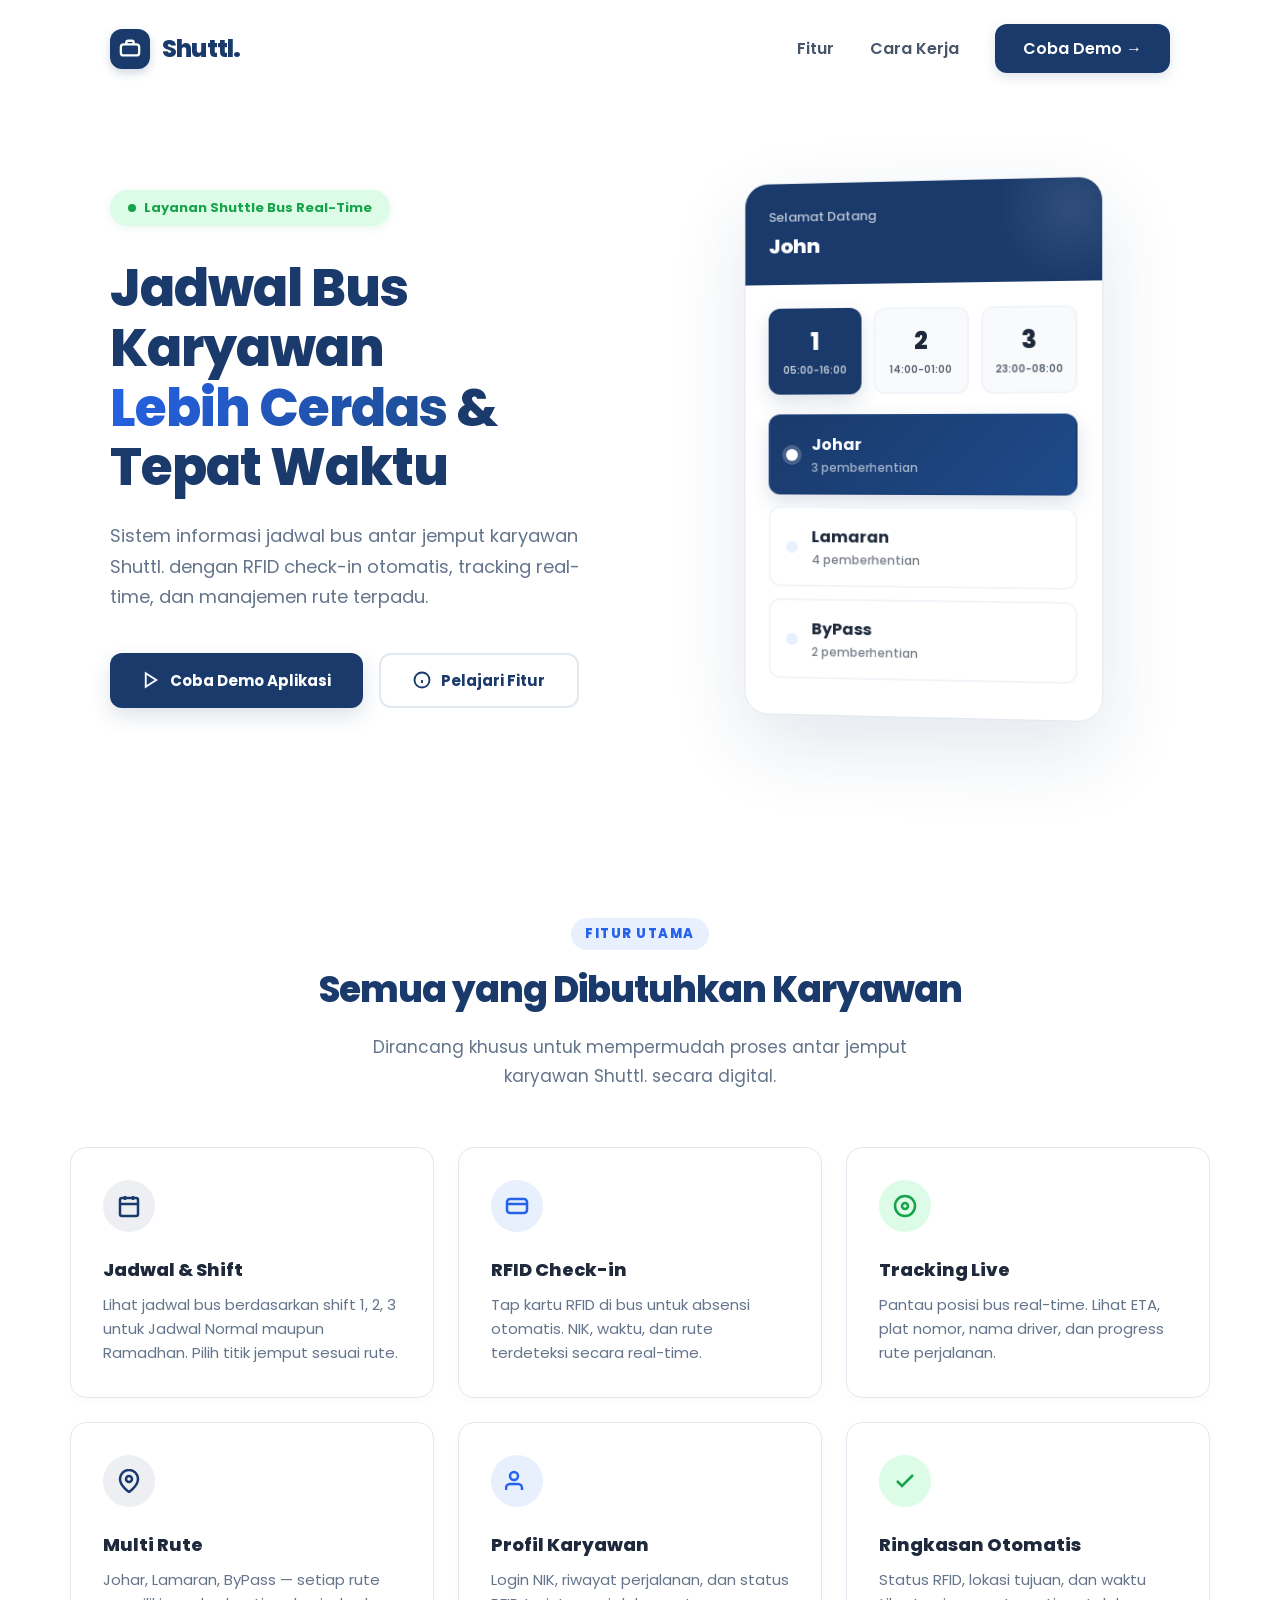
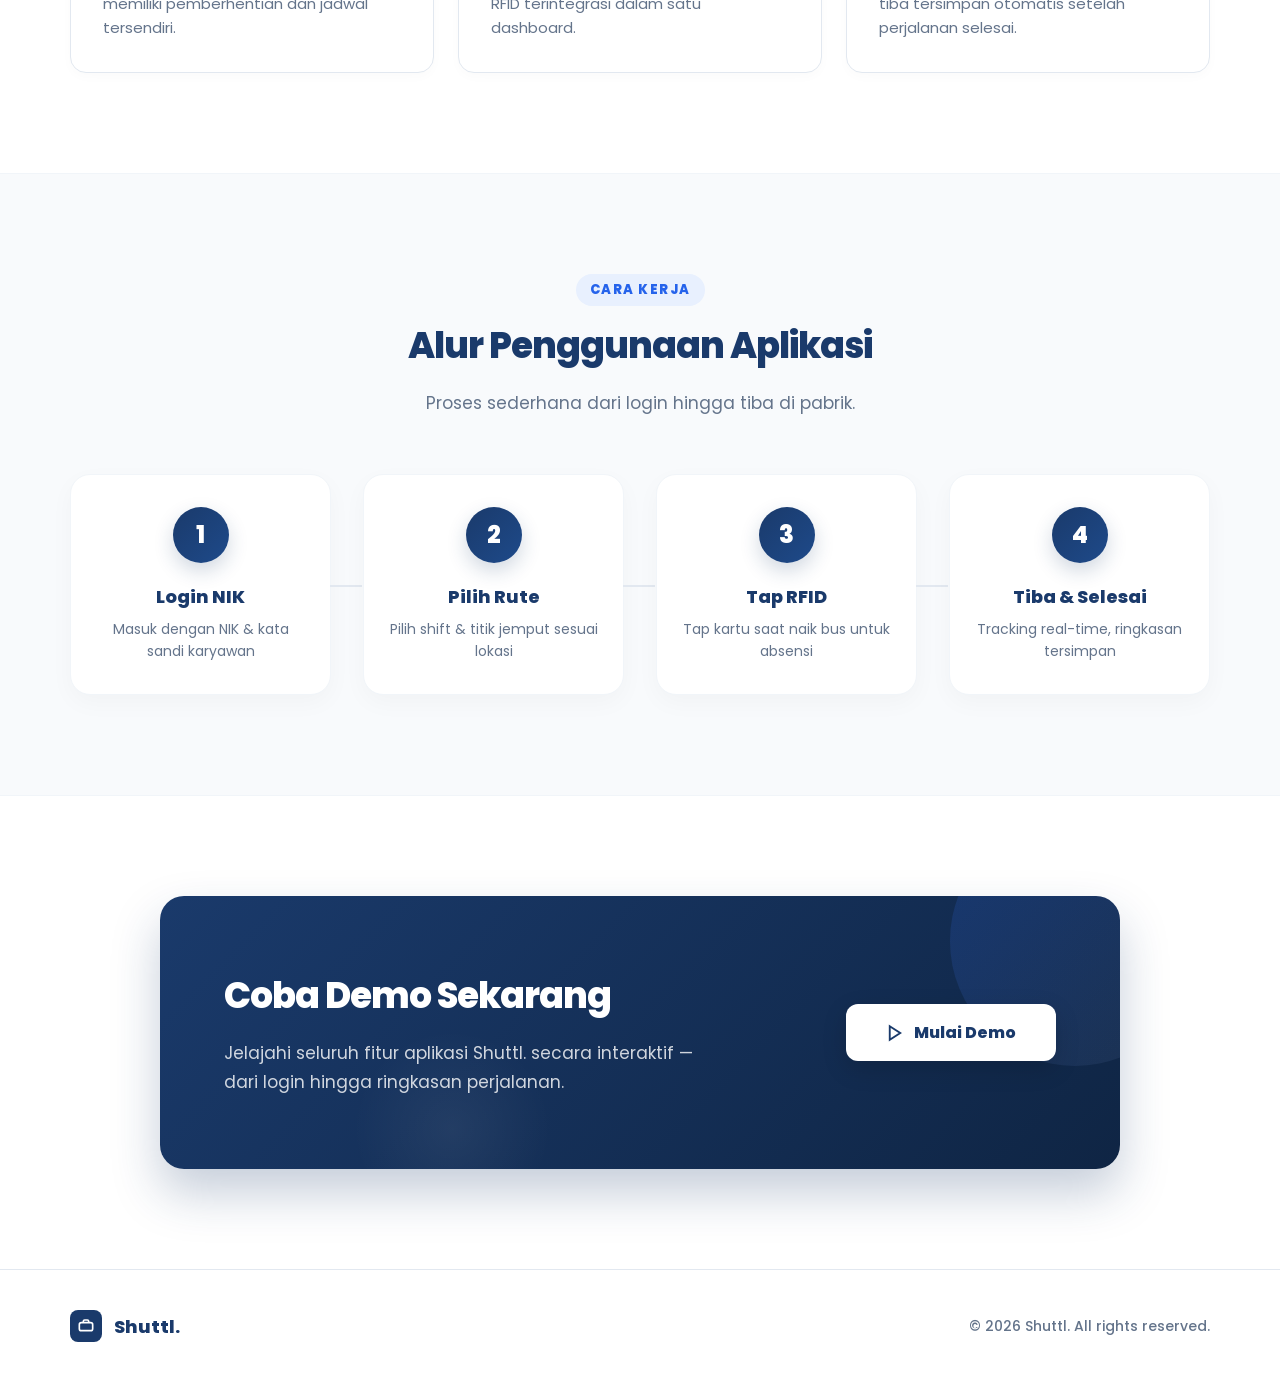
==== commit e1e4a102: "feat: redesign web landing dan penyempurnaan UI/UX keseluruhan aplikasi" ====
--- a/index.html
+++ b/index.html
@@ -74,7 +74,7 @@
 .feat-grid{display:grid;grid-template-columns:repeat(3,1fr);gap:24px}
 .feat{background:var(--w);border:1px solid var(--g200);border-radius:16px;padding:32px;transition:all .3s cubic-bezier(0.4,0,0.2,1);box-shadow:0 4px 12px rgba(0,0,0,.02)}
 .feat:hover{transform:translateY(-6px);box-shadow:0 12px 32px rgba(26,58,107,.08);border-color:var(--g300)}
-.feat-ic{width:52px;height:52px;border-radius:14px;display:flex;align-items:center;justify-content:center;margin-bottom:24px}
+.feat-ic{width:52px;height:52px;border-radius:50%;display:flex;align-items:center;justify-content:center;margin-bottom:24px}
 .feat-ic.b{background:var(--blue-soft);color:var(--blue)}.feat-ic.g{background:var(--green-bg);color:var(--green)}.feat-ic.n{background:rgba(26,58,107,.08);color:var(--navy)}
 .feat h3{font-size:18px;font-weight:800;color:var(--g800);margin-bottom:10px}
 .feat p{font-size:15px;color:var(--g500);line-height:1.6}
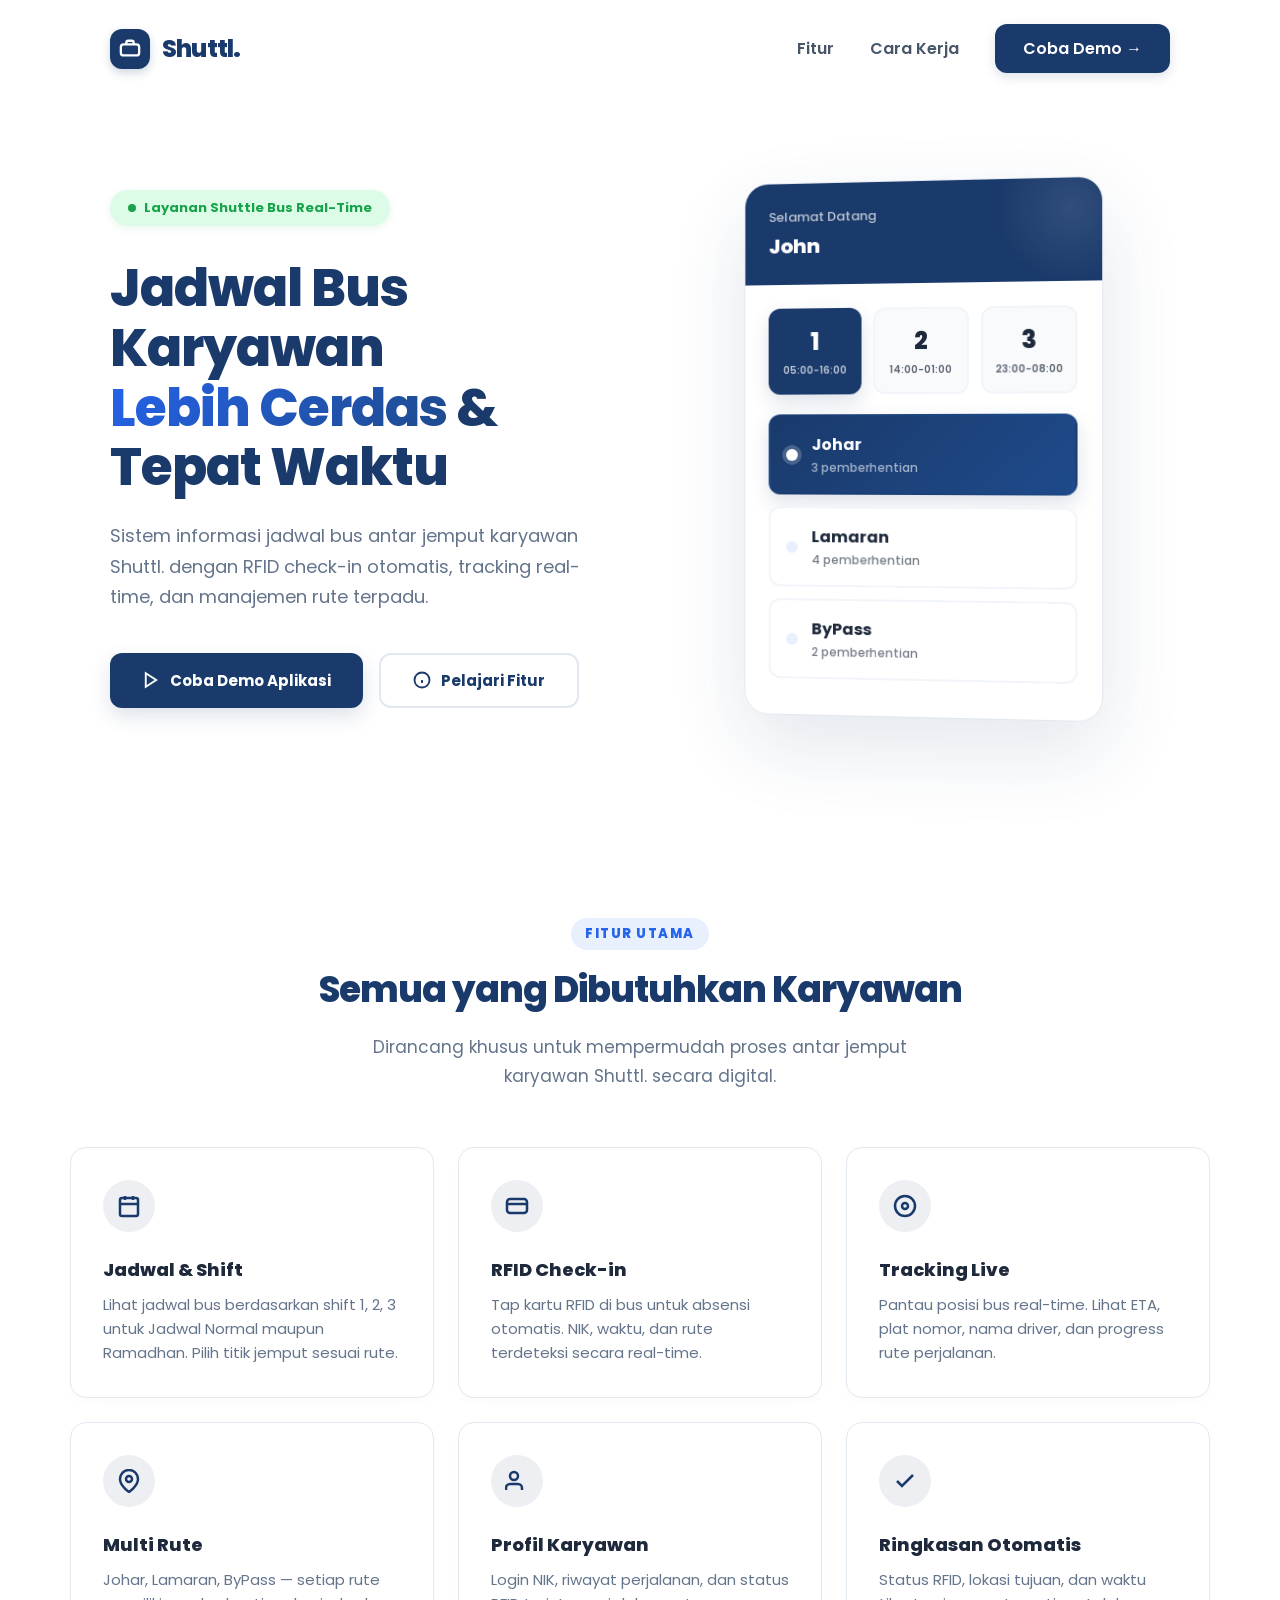
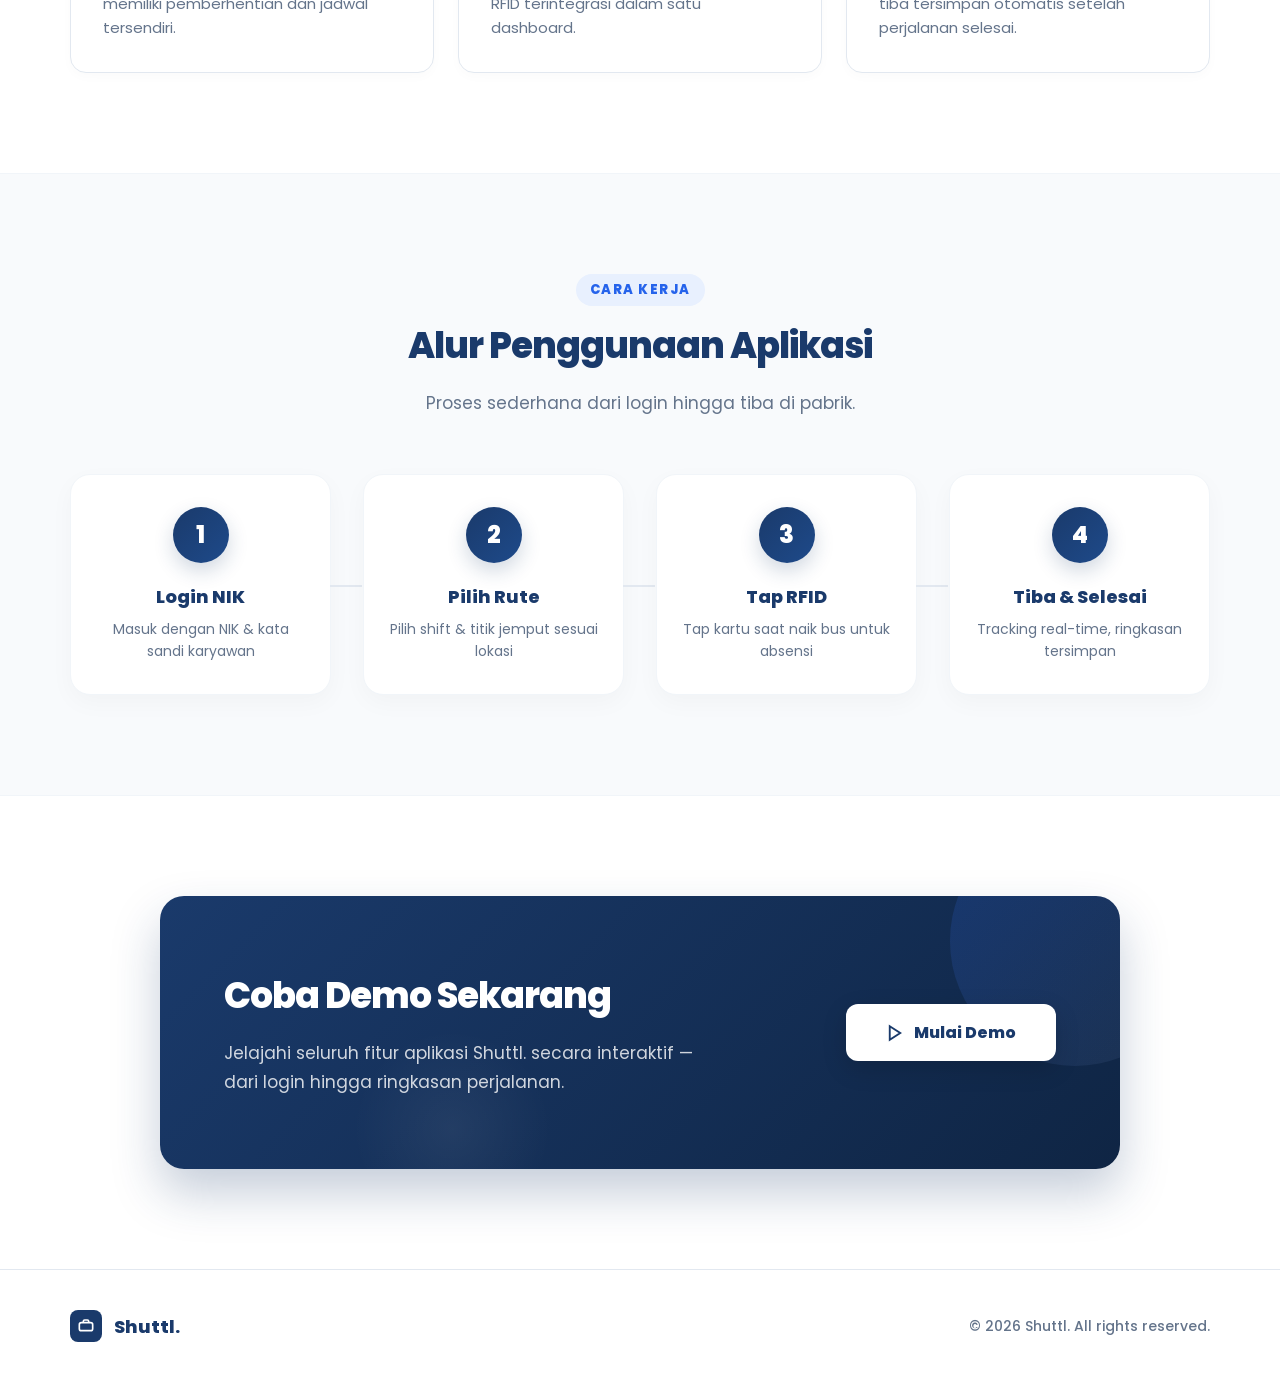
==== commit d0793b9d: "feat: redesign web landing dan penyempurnaan UI/UX keseluruhan aplikasi" ====
--- a/index.html
+++ b/index.html
@@ -75,7 +75,7 @@
 .feat{background:var(--w);border:1px solid var(--g200);border-radius:16px;padding:32px;transition:all .3s cubic-bezier(0.4,0,0.2,1);box-shadow:0 4px 12px rgba(0,0,0,.02)}
 .feat:hover{transform:translateY(-6px);box-shadow:0 12px 32px rgba(26,58,107,.08);border-color:var(--g300)}
 .feat-ic{width:52px;height:52px;border-radius:50%;display:flex;align-items:center;justify-content:center;margin-bottom:24px}
-.feat-ic.b{background:var(--blue-soft);color:var(--blue)}.feat-ic.g{background:var(--green-bg);color:var(--green)}.feat-ic.n{background:rgba(26,58,107,.08);color:var(--navy)}
+.feat-ic.b{background:rgba(26,58,107,.08);color:var(--navy)}.feat-ic.g{background:rgba(26,58,107,.08);color:var(--navy)}.feat-ic.n{background:rgba(26,58,107,.08);color:var(--navy)}
 .feat h3{font-size:18px;font-weight:800;color:var(--g800);margin-bottom:10px}
 .feat p{font-size:15px;color:var(--g500);line-height:1.6}
 
